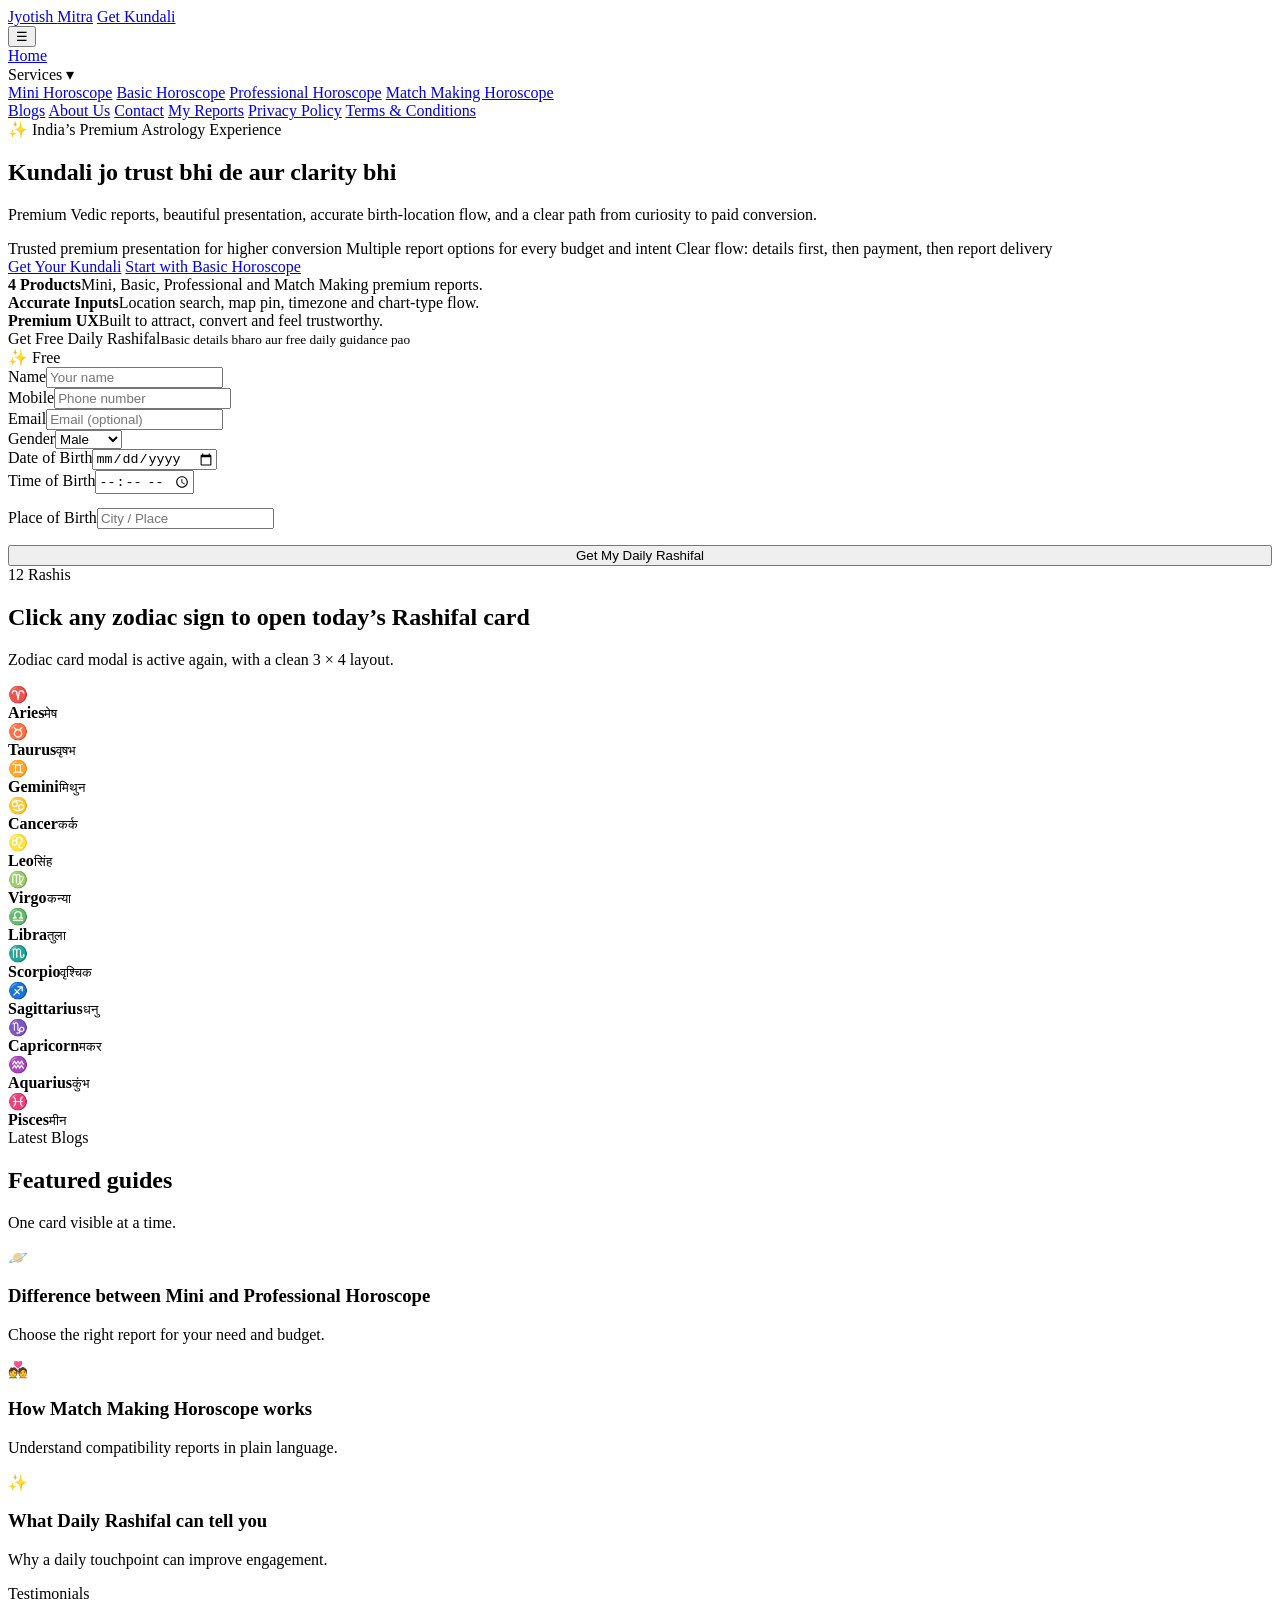
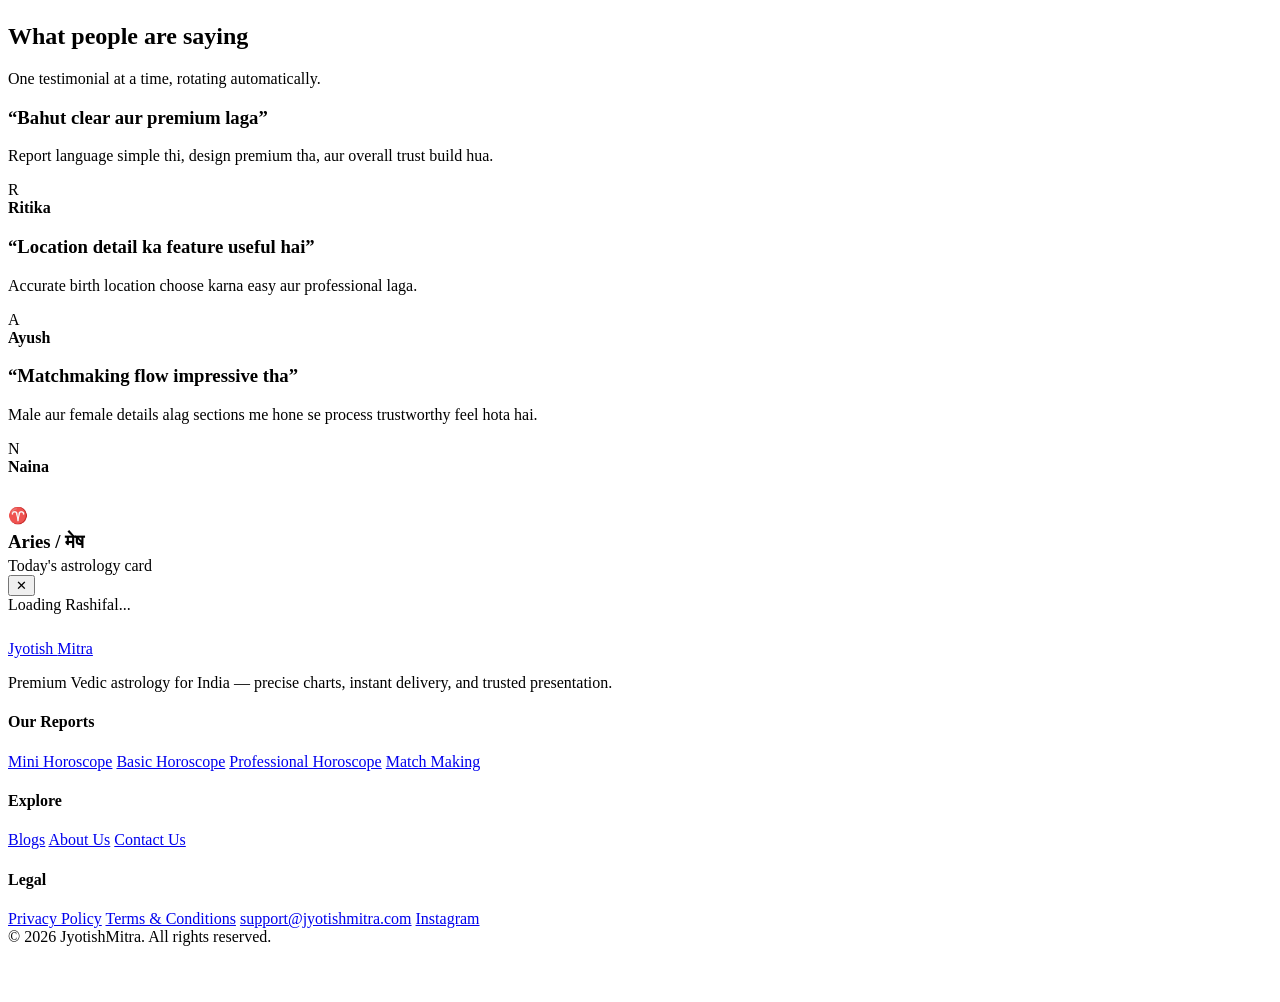
==== index.html @ 1d5048ca "Add files via upload" ====
<!DOCTYPE html>
<html lang="en">
<head>
<meta charset="UTF-8">
<meta name="viewport" content="width=device-width, initial-scale=1.0">
<title>JyotishMitra — Home</title>
<link rel="preconnect" href="https://fonts.googleapis.com">
<link rel="preconnect" href="https://fonts.gstatic.com" crossorigin>
<link href="https://fonts.googleapis.com/css2?family=Inter:wght@400;500;600;700;800&family=Noto+Sans+Devanagari:wght@400;500;600;700;800&family=Cormorant+Garamond:wght@600&display=swap" rel="stylesheet">
<link rel="stylesheet" href="css/app.css">

</head>
<body>

<header class="topbar">
  <div class="container">
    <div class="nav">
      <div class="brand-left">
        <a href="index.html" class="logo">Jyotish <span class="accent">Mitra</span></a>
        <a class="btn btn-primary nav-cta" href="services.html">Get Kundali</a>
      </div>
      <div class="menu-wrap">
        <button class="menu-btn" id="menuBtn" type="button">☰</button>
        <div class="menu-dropdown" id="menuDropdown">
          <a class="menu-link" href="index.html">Home</a>
          <div class="submenu-toggle" id="servicesToggle">Services <span>▾</span></div>
          <div class="menu-sub" id="servicesSub">
            <a class="menu-link" href="product-mini.html">Mini Horoscope</a>
            <a class="menu-link" href="product-basic.html">Basic Horoscope</a>
            <a class="menu-link" href="product-professional.html">Professional Horoscope</a>
            <a class="menu-link" href="product-matchmaking.html">Match Making Horoscope</a>
          </div>
          <a class="menu-link" href="blogs.html">Blogs</a>
          <a class="menu-link" href="about.html">About Us</a>
          <a class="menu-link" href="contact.html">Contact</a>
          <a class="menu-link" href="reports.html">My Reports</a>
          <a class="menu-link" href="privacy-policy.html">Privacy Policy</a>
          <a class="menu-link" href="terms-and-conditions.html">Terms & Conditions</a>
        </div>
      </div>
    </div>
  </div>
</header>


<main>
<section class="hero">
  <div class="container hero-shell">
    <div class="hero-copy">
      <div class="eyebrow">✨ India’s Premium Astrology Experience</div>
      <h1 class="headline">Kundali jo trust bhi de <span class="accent">aur clarity bhi</span></h1>
      <p class="subcopy">Premium Vedic reports, beautiful presentation, accurate birth-location flow, and a clear path from curiosity to paid conversion.</p>
      <div class="hero-points">
        <span>Trusted premium presentation for higher conversion</span>
        <span>Multiple report options for every budget and intent</span>
        <span>Clear flow: details first, then payment, then report delivery</span>
      </div>
      <div class="hero-cta">
        <a class="btn btn-primary" href="services.html">Get Your Kundali</a>
        <a class="btn btn-outline" href="product-basic.html">Start with Basic Horoscope</a>
      </div>
      <div class="trust-row">
        <div class="mini-stat"><strong>4 Products</strong><span>Mini, Basic, Professional and Match Making premium reports.</span></div>
        <div class="mini-stat"><strong>Accurate Inputs</strong><span>Location search, map pin, timezone and chart-type flow.</span></div>
        <div class="mini-stat"><strong>Premium UX</strong><span>Built to attract, convert and feel trustworthy.</span></div>
      </div>
    </div>
    <div class="hero-form">
      <div class="form-card">
        <div class="form-head">
          <div class="form-title">Get Free Daily Rashifal<small>Basic details bharo aur free daily guidance pao</small></div>
          <div class="secure">✨ Free</div>
        </div>
        <form>
          <div class="grid grid-2">
            <div class="field"><label>Name</label><input placeholder="Your name"></div>
            <div class="field"><label>Mobile</label><input placeholder="Phone number"></div>
            <div class="field"><label>Email</label><input type="email" placeholder="Email (optional)"></div>
            <div class="field"><label>Gender</label><select><option>Male</option><option>Female</option><option>Other</option></select></div>
            <div class="field"><label>Date of Birth</label><input type="date"></div>
            <div class="field"><label>Time of Birth</label><input type="time"></div>
          </div>
          <div class="field" style="margin-top:14px"><label>Place of Birth</label><input placeholder="City / Place"></div>
          <button class="btn btn-primary" style="width:100%;margin-top:16px" type="button">Get My Daily Rashifal</button>
        </form>
      </div>
    </div>
  </div>
</section>

<section class="section"><div class="container"><div class="section-head"><div><div class="section-kicker">12 Rashis</div><h2>Click any zodiac sign to open today’s Rashifal card</h2><p class="lead">Zodiac card modal is active again, with a clean 3 × 4 layout.</p></div></div>
<div class="horo-grid">
<div class="horo-tile" onclick="openZodiacModal('aries','♈','Aries','मेष')"><div>♈</div><strong>Aries</strong><small>मेष</small></div>
<div class="horo-tile" onclick="openZodiacModal('taurus','♉','Taurus','वृषभ')"><div>♉</div><strong>Taurus</strong><small>वृषभ</small></div>
<div class="horo-tile" onclick="openZodiacModal('gemini','♊','Gemini','मिथुन')"><div>♊</div><strong>Gemini</strong><small>मिथुन</small></div>
<div class="horo-tile" onclick="openZodiacModal('cancer','♋','Cancer','कर्क')"><div>♋</div><strong>Cancer</strong><small>कर्क</small></div>
<div class="horo-tile" onclick="openZodiacModal('leo','♌','Leo','सिंह')"><div>♌</div><strong>Leo</strong><small>सिंह</small></div>
<div class="horo-tile" onclick="openZodiacModal('virgo','♍','Virgo','कन्या')"><div>♍</div><strong>Virgo</strong><small>कन्या</small></div>
<div class="horo-tile" onclick="openZodiacModal('libra','♎','Libra','तुला')"><div>♎</div><strong>Libra</strong><small>तुला</small></div>
<div class="horo-tile" onclick="openZodiacModal('scorpio','♏','Scorpio','वृश्चिक')"><div>♏</div><strong>Scorpio</strong><small>वृश्चिक</small></div>
<div class="horo-tile" onclick="openZodiacModal('sagittarius','♐','Sagittarius','धनु')"><div>♐</div><strong>Sagittarius</strong><small>धनु</small></div>
<div class="horo-tile" onclick="openZodiacModal('capricorn','♑','Capricorn','मकर')"><div>♑</div><strong>Capricorn</strong><small>मकर</small></div>
<div class="horo-tile" onclick="openZodiacModal('aquarius','♒','Aquarius','कुंभ')"><div>♒</div><strong>Aquarius</strong><small>कुंभ</small></div>
<div class="horo-tile" onclick="openZodiacModal('pisces','♓','Pisces','मीन')"><div>♓</div><strong>Pisces</strong><small>मीन</small></div>
</div></div></section>

<section class="section"><div class="container"><div class="section-head"><div><div class="section-kicker">Latest Blogs</div><h2>Featured guides</h2><p class="lead">One card visible at a time.</p></div></div>
<div class="carousel-shell"><div class="carousel-track" id="blogsTrack">
<div class="carousel-card"><div class="blog-slide"><div class="blog-thumb">🪐</div><h3>Difference between Mini and Professional Horoscope</h3><p>Choose the right report for your need and budget.</p></div></div>
<div class="carousel-card"><div class="blog-slide"><div class="blog-thumb">💑</div><h3>How Match Making Horoscope works</h3><p>Understand compatibility reports in plain language.</p></div></div>
<div class="carousel-card"><div class="blog-slide"><div class="blog-thumb">✨</div><h3>What Daily Rashifal can tell you</h3><p>Why a daily touchpoint can improve engagement.</p></div></div>
</div></div></div></section>

<section class="section" style="padding-bottom:30px"><div class="container"><div class="section-head"><div><div class="section-kicker">Testimonials</div><h2>What people are saying</h2><p class="lead">One testimonial at a time, rotating automatically.</p></div></div>
<div class="carousel-shell"><div class="carousel-track" id="testimonialsTrack">
<div class="carousel-card"><div class="review-card"><h3>“Bahut clear aur premium laga”</h3><p>Report language simple thi, design premium tha, aur overall trust build hua.</p><div class="review-user"><div class="review-avatar">R</div><div><strong>Ritika</strong></div></div></div></div>
<div class="carousel-card"><div class="review-card"><h3>“Location detail ka feature useful hai”</h3><p>Accurate birth location choose karna easy aur professional laga.</p><div class="review-user"><div class="review-avatar">A</div><div><strong>Ayush</strong></div></div></div></div>
<div class="carousel-card"><div class="review-card"><h3>“Matchmaking flow impressive tha”</h3><p>Male aur female details alag sections me hone se process trustworthy feel hota hai.</p><div class="review-user"><div class="review-avatar">N</div><div><strong>Naina</strong></div></div></div></div>
</div></div></div></section>

<div class="zodiac-modal-overlay" id="zodiacOverlay"><div class="zodiac-modal">
<div class="zodiac-head"><div><div class="zodiac-badge" id="zodiacSymbol">♈</div><h3 id="zodiacTitle" style="margin:6px 0 4px">Aries / मेष</h3><p style="margin:0;color:var(--muted)">Today's astrology card</p></div><button class="zodiac-close" onclick="closeZodiacModal()">✕</button></div>
<div id="zodiacLoader" class="loader">Loading Rashifal...</div>
<div id="zodiacContent" style="display:none"><div class="notice" id="zodiacSummary"></div><div class="zodiac-grid-2">
<div class="zodiac-stat"><strong>Personal Life</strong><span id="zPersonal">-</span></div>
<div class="zodiac-stat"><strong>Profession</strong><span id="zProfession">-</span></div>
<div class="zodiac-stat"><strong>Health</strong><span id="zHealth">-</span></div>
<div class="zodiac-stat"><strong>Travel</strong><span id="zTravel">-</span></div>
<div class="zodiac-stat"><strong>Luck</strong><span id="zLuck">-</span></div>
<div class="zodiac-stat"><strong>Emotions</strong><span id="zEmotion">-</span></div>
</div></div></div></div>
</main>


<footer style="padding:26px 0 48px">
  <div class="container footer">
    <div class="footer-grid">
      <div>
        <a href="index.html" class="logo footer-logo">Jyotish <span class="accent">Mitra</span></a>
        <p>Premium Vedic astrology for India — precise charts, instant delivery, and trusted presentation.</p>
      </div>
      <div>
        <h4>Our Reports</h4>
        <a href="product-mini.html">Mini Horoscope</a>
        <a href="product-basic.html">Basic Horoscope</a>
        <a href="product-professional.html">Professional Horoscope</a>
        <a href="product-matchmaking.html">Match Making</a>
      </div>
      <div>
        <h4>Explore</h4>
        <a href="blogs.html">Blogs</a>
        <a href="about.html">About Us</a>
        <a href="contact.html">Contact Us</a>
      </div>
      <div>
        <h4>Legal</h4>
        <a href="privacy-policy.html">Privacy Policy</a>
        <a href="terms-and-conditions.html">Terms & Conditions</a>
        <a href="mailto:support@jyotishmitra.com">support@jyotishmitra.com</a>
        <a href="#">Instagram</a>
      </div>
    </div>
    <div class="copy">© 2026 JyotishMitra. All rights reserved.</div>
  </div>
</footer>

<script src="js/app.js"></script>

</body>
</html>
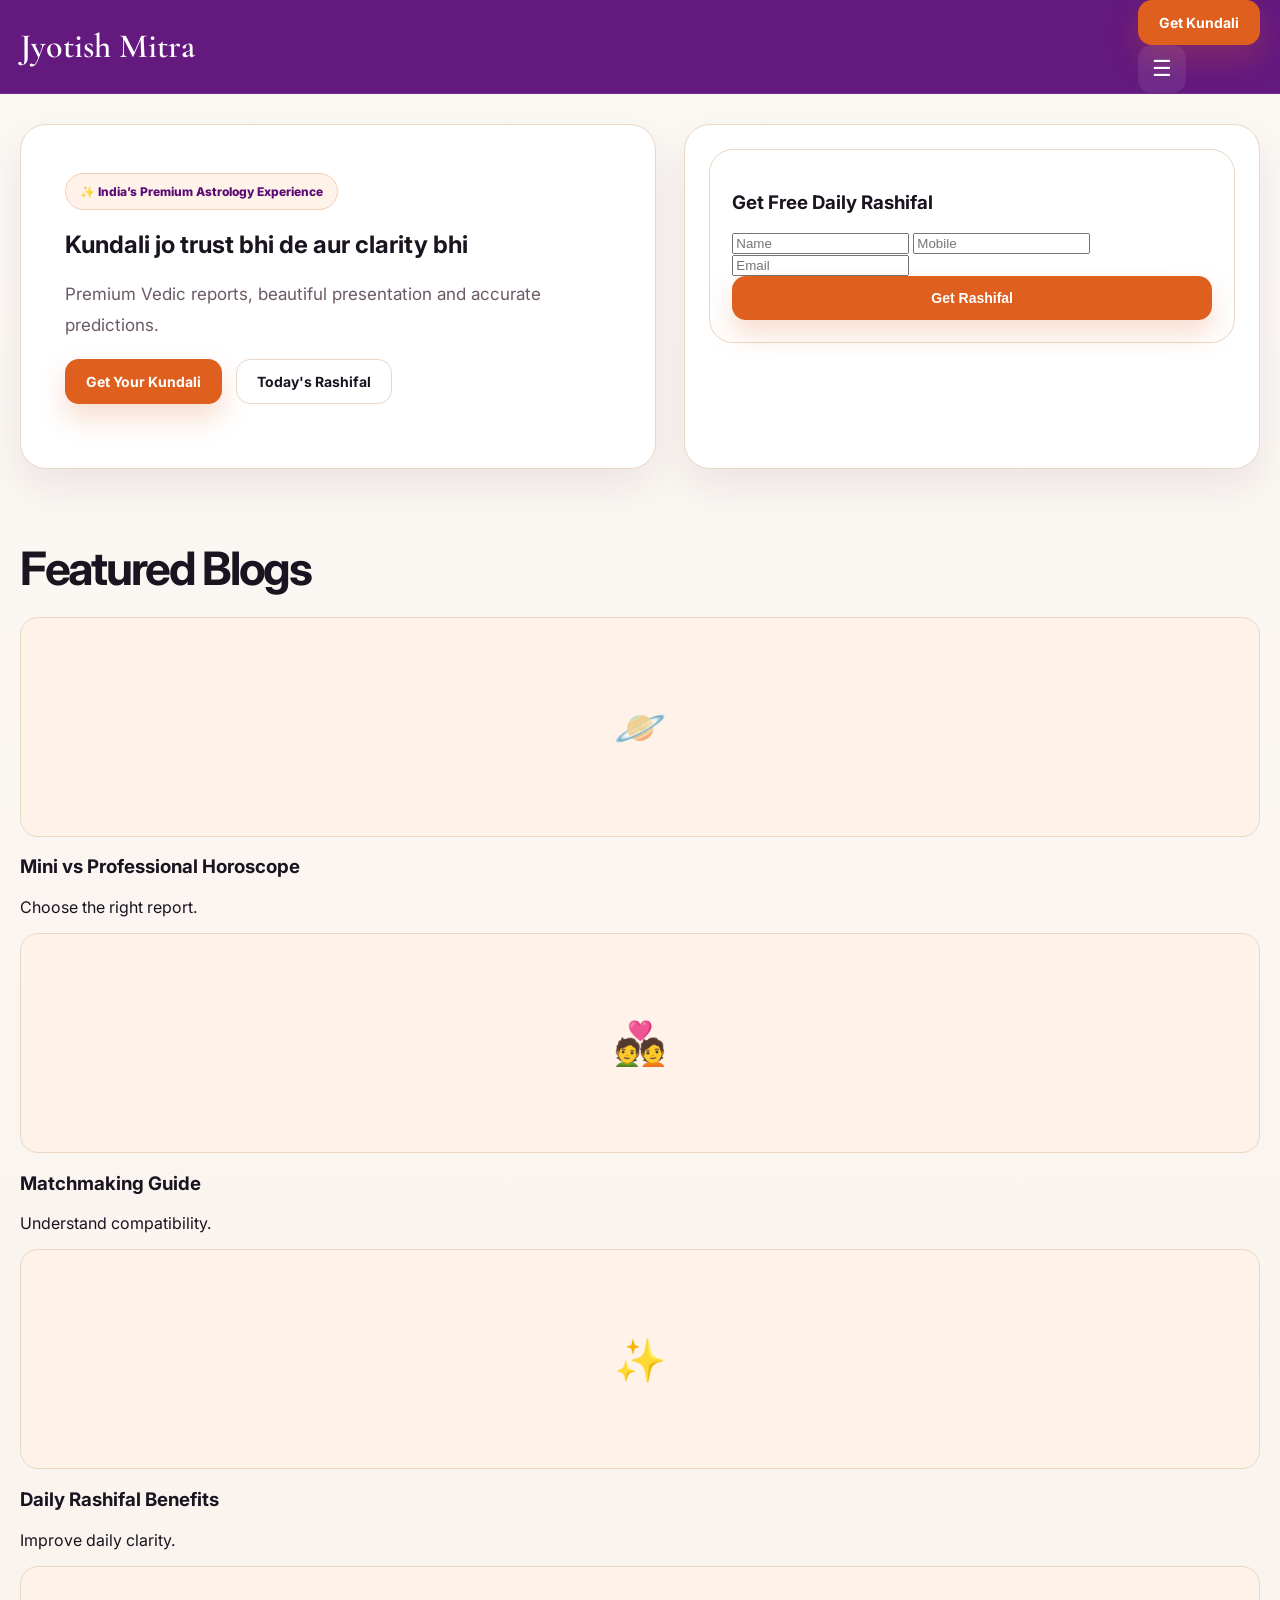
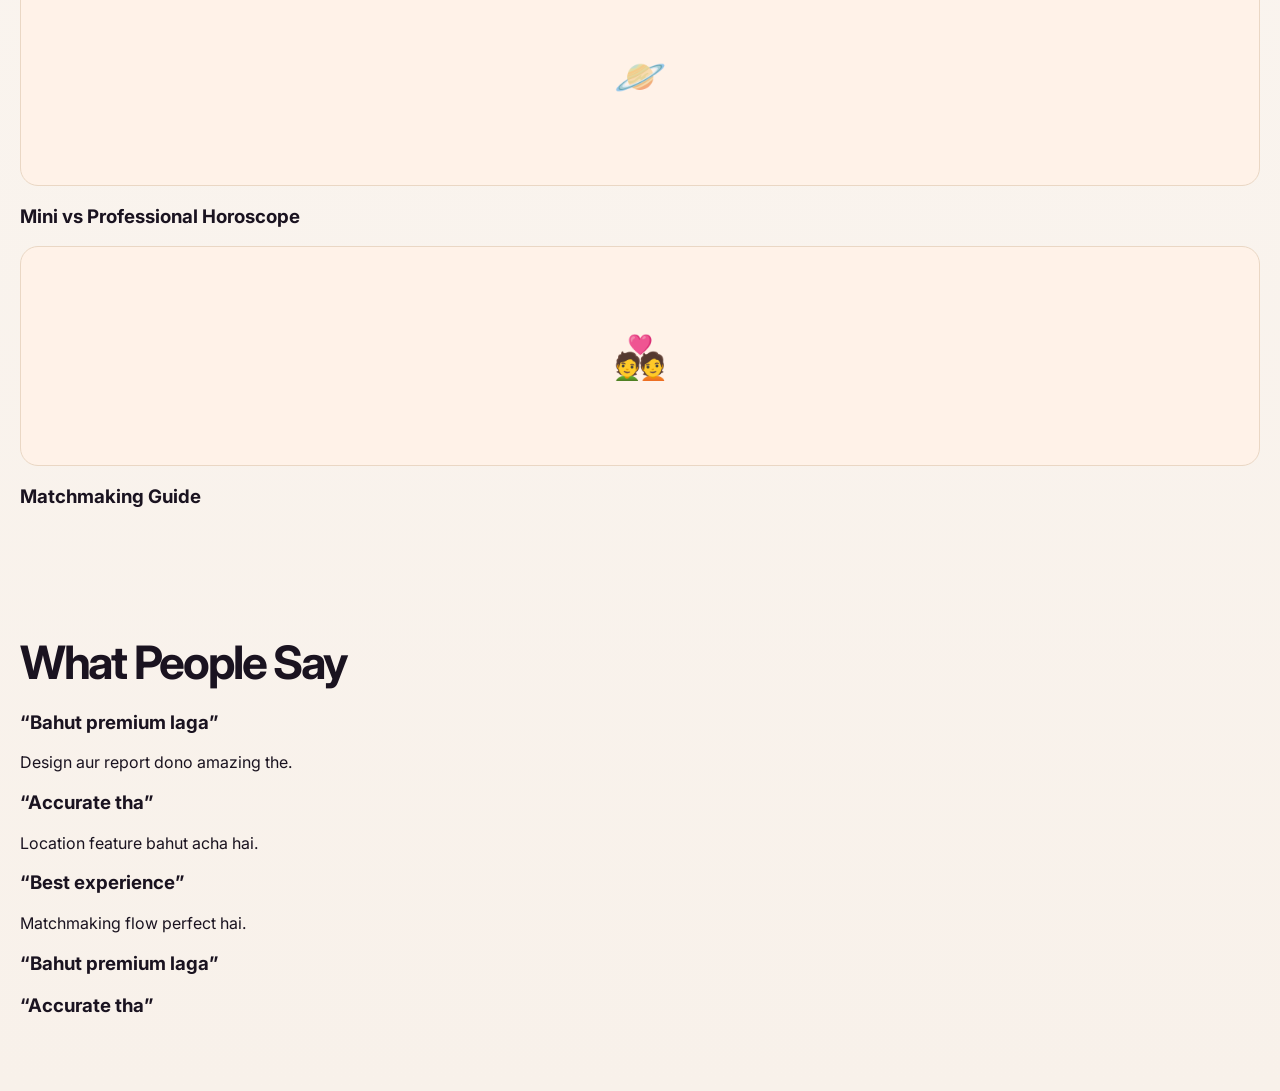
==== commit 2fd7ca1e: "Update index.html" ====
--- a/index.html
+++ b/index.html
@@ -4,167 +4,184 @@
 <meta charset="UTF-8">
 <meta name="viewport" content="width=device-width, initial-scale=1.0">
 <title>JyotishMitra — Home</title>
-<link rel="preconnect" href="https://fonts.googleapis.com">
-<link rel="preconnect" href="https://fonts.gstatic.com" crossorigin>
-<link href="https://fonts.googleapis.com/css2?family=Inter:wght@400;500;600;700;800&family=Noto+Sans+Devanagari:wght@400;500;600;700;800&family=Cormorant+Garamond:wght@600&display=swap" rel="stylesheet">
+
+<link href="https://fonts.googleapis.com/css2?family=Inter:wght@400;600;700;800&family=Cormorant+Garamond:wght@600&display=swap" rel="stylesheet">
 <link rel="stylesheet" href="css/app.css">
+</head>
 
-</head>
 <body>
 
 <header class="topbar">
   <div class="container">
     <div class="nav">
-      <div class="brand-left">
-        <a href="index.html" class="logo">Jyotish <span class="accent">Mitra</span></a>
-        <a class="btn btn-primary nav-cta" href="services.html">Get Kundali</a>
-      </div>
-      <div class="menu-wrap">
-        <button class="menu-btn" id="menuBtn" type="button">☰</button>
-        <div class="menu-dropdown" id="menuDropdown">
-          <a class="menu-link" href="index.html">Home</a>
-          <div class="submenu-toggle" id="servicesToggle">Services <span>▾</span></div>
-          <div class="menu-sub" id="servicesSub">
-            <a class="menu-link" href="product-mini.html">Mini Horoscope</a>
-            <a class="menu-link" href="product-basic.html">Basic Horoscope</a>
-            <a class="menu-link" href="product-professional.html">Professional Horoscope</a>
-            <a class="menu-link" href="product-matchmaking.html">Match Making Horoscope</a>
+
+      <a href="index.html" class="logo">Jyotish <span class="accent">Mitra</span></a>
+
+      <div class="nav-right">
+        <a class="btn btn-primary" href="services.html">Get Kundali</a>
+
+        <div class="menu-wrap">
+          <button class="menu-btn" id="menuBtn">☰</button>
+
+          <div class="menu-dropdown" id="menuDropdown">
+            <a class="menu-link" href="index.html">Home</a>
+
+            <div class="submenu-toggle" id="servicesToggle">Services ▾</div>
+            <div class="menu-sub" id="servicesSub">
+              <a class="menu-link" href="product-mini.html">Mini Horoscope</a>
+              <a class="menu-link" href="product-basic.html">Basic Horoscope</a>
+              <a class="menu-link" href="product-professional.html">Professional Horoscope</a>
+              <a class="menu-link" href="product-matchmaking.html">Match Making</a>
+            </div>
+
+            <a class="menu-link" href="blogs.html">Blogs</a>
+            <a class="menu-link" href="about.html">About</a>
+            <a class="menu-link" href="contact.html">Contact</a>
           </div>
-          <a class="menu-link" href="blogs.html">Blogs</a>
-          <a class="menu-link" href="about.html">About Us</a>
-          <a class="menu-link" href="contact.html">Contact</a>
-          <a class="menu-link" href="reports.html">My Reports</a>
-          <a class="menu-link" href="privacy-policy.html">Privacy Policy</a>
-          <a class="menu-link" href="terms-and-conditions.html">Terms & Conditions</a>
         </div>
       </div>
+
     </div>
   </div>
 </header>
 
 
 <main>
+
 <section class="hero">
   <div class="container hero-shell">
+
     <div class="hero-copy">
       <div class="eyebrow">✨ India’s Premium Astrology Experience</div>
-      <h1 class="headline">Kundali jo trust bhi de <span class="accent">aur clarity bhi</span></h1>
-      <p class="subcopy">Premium Vedic reports, beautiful presentation, accurate birth-location flow, and a clear path from curiosity to paid conversion.</p>
-      <div class="hero-points">
-        <span>Trusted premium presentation for higher conversion</span>
-        <span>Multiple report options for every budget and intent</span>
-        <span>Clear flow: details first, then payment, then report delivery</span>
-      </div>
+
+      <h1>Kundali jo trust bhi de <span class="accent">aur clarity bhi</span></h1>
+
+      <p class="subcopy">
+        Premium Vedic reports, beautiful presentation and accurate predictions.
+      </p>
+
       <div class="hero-cta">
         <a class="btn btn-primary" href="services.html">Get Your Kundali</a>
-        <a class="btn btn-outline" href="product-basic.html">Start with Basic Horoscope</a>
-      </div>
-      <div class="trust-row">
-        <div class="mini-stat"><strong>4 Products</strong><span>Mini, Basic, Professional and Match Making premium reports.</span></div>
-        <div class="mini-stat"><strong>Accurate Inputs</strong><span>Location search, map pin, timezone and chart-type flow.</span></div>
-        <div class="mini-stat"><strong>Premium UX</strong><span>Built to attract, convert and feel trustworthy.</span></div>
+        <a class="btn btn-outline" href="#">Today's Rashifal</a>
       </div>
     </div>
+
     <div class="hero-form">
       <div class="form-card">
-        <div class="form-head">
-          <div class="form-title">Get Free Daily Rashifal<small>Basic details bharo aur free daily guidance pao</small></div>
-          <div class="secure">✨ Free</div>
-        </div>
-        <form>
-          <div class="grid grid-2">
-            <div class="field"><label>Name</label><input placeholder="Your name"></div>
-            <div class="field"><label>Mobile</label><input placeholder="Phone number"></div>
-            <div class="field"><label>Email</label><input type="email" placeholder="Email (optional)"></div>
-            <div class="field"><label>Gender</label><select><option>Male</option><option>Female</option><option>Other</option></select></div>
-            <div class="field"><label>Date of Birth</label><input type="date"></div>
-            <div class="field"><label>Time of Birth</label><input type="time"></div>
-          </div>
-          <div class="field" style="margin-top:14px"><label>Place of Birth</label><input placeholder="City / Place"></div>
-          <button class="btn btn-primary" style="width:100%;margin-top:16px" type="button">Get My Daily Rashifal</button>
-        </form>
+        <h3>Get Free Daily Rashifal</h3>
+
+        <input placeholder="Name">
+        <input placeholder="Mobile">
+        <input placeholder="Email">
+
+        <button class="btn btn-primary" style="width:100%">Get Rashifal</button>
       </div>
     </div>
+
   </div>
 </section>
 
-<section class="section"><div class="container"><div class="section-head"><div><div class="section-kicker">12 Rashis</div><h2>Click any zodiac sign to open today’s Rashifal card</h2><p class="lead">Zodiac card modal is active again, with a clean 3 × 4 layout.</p></div></div>
-<div class="horo-grid">
-<div class="horo-tile" onclick="openZodiacModal('aries','♈','Aries','मेष')"><div>♈</div><strong>Aries</strong><small>मेष</small></div>
-<div class="horo-tile" onclick="openZodiacModal('taurus','♉','Taurus','वृषभ')"><div>♉</div><strong>Taurus</strong><small>वृषभ</small></div>
-<div class="horo-tile" onclick="openZodiacModal('gemini','♊','Gemini','मिथुन')"><div>♊</div><strong>Gemini</strong><small>मिथुन</small></div>
-<div class="horo-tile" onclick="openZodiacModal('cancer','♋','Cancer','कर्क')"><div>♋</div><strong>Cancer</strong><small>कर्क</small></div>
-<div class="horo-tile" onclick="openZodiacModal('leo','♌','Leo','सिंह')"><div>♌</div><strong>Leo</strong><small>सिंह</small></div>
-<div class="horo-tile" onclick="openZodiacModal('virgo','♍','Virgo','कन्या')"><div>♍</div><strong>Virgo</strong><small>कन्या</small></div>
-<div class="horo-tile" onclick="openZodiacModal('libra','♎','Libra','तुला')"><div>♎</div><strong>Libra</strong><small>तुला</small></div>
-<div class="horo-tile" onclick="openZodiacModal('scorpio','♏','Scorpio','वृश्चिक')"><div>♏</div><strong>Scorpio</strong><small>वृश्चिक</small></div>
-<div class="horo-tile" onclick="openZodiacModal('sagittarius','♐','Sagittarius','धनु')"><div>♐</div><strong>Sagittarius</strong><small>धनु</small></div>
-<div class="horo-tile" onclick="openZodiacModal('capricorn','♑','Capricorn','मकर')"><div>♑</div><strong>Capricorn</strong><small>मकर</small></div>
-<div class="horo-tile" onclick="openZodiacModal('aquarius','♒','Aquarius','कुंभ')"><div>♒</div><strong>Aquarius</strong><small>कुंभ</small></div>
-<div class="horo-tile" onclick="openZodiacModal('pisces','♓','Pisces','मीन')"><div>♓</div><strong>Pisces</strong><small>मीन</small></div>
-</div></div></section>
 
-<section class="section"><div class="container"><div class="section-head"><div><div class="section-kicker">Latest Blogs</div><h2>Featured guides</h2><p class="lead">One card visible at a time.</p></div></div>
-<div class="carousel-shell"><div class="carousel-track" id="blogsTrack">
-<div class="carousel-card"><div class="blog-slide"><div class="blog-thumb">🪐</div><h3>Difference between Mini and Professional Horoscope</h3><p>Choose the right report for your need and budget.</p></div></div>
-<div class="carousel-card"><div class="blog-slide"><div class="blog-thumb">💑</div><h3>How Match Making Horoscope works</h3><p>Understand compatibility reports in plain language.</p></div></div>
-<div class="carousel-card"><div class="blog-slide"><div class="blog-thumb">✨</div><h3>What Daily Rashifal can tell you</h3><p>Why a daily touchpoint can improve engagement.</p></div></div>
-</div></div></div></section>
+<!-- BLOGS -->
+<section class="section">
+  <div class="container">
 
-<section class="section" style="padding-bottom:30px"><div class="container"><div class="section-head"><div><div class="section-kicker">Testimonials</div><h2>What people are saying</h2><p class="lead">One testimonial at a time, rotating automatically.</p></div></div>
-<div class="carousel-shell"><div class="carousel-track" id="testimonialsTrack">
-<div class="carousel-card"><div class="review-card"><h3>“Bahut clear aur premium laga”</h3><p>Report language simple thi, design premium tha, aur overall trust build hua.</p><div class="review-user"><div class="review-avatar">R</div><div><strong>Ritika</strong></div></div></div></div>
-<div class="carousel-card"><div class="review-card"><h3>“Location detail ka feature useful hai”</h3><p>Accurate birth location choose karna easy aur professional laga.</p><div class="review-user"><div class="review-avatar">A</div><div><strong>Ayush</strong></div></div></div></div>
-<div class="carousel-card"><div class="review-card"><h3>“Matchmaking flow impressive tha”</h3><p>Male aur female details alag sections me hone se process trustworthy feel hota hai.</p><div class="review-user"><div class="review-avatar">N</div><div><strong>Naina</strong></div></div></div></div>
-</div></div></div></section>
+    <div class="section-head">
+      <h2>Featured Blogs</h2>
+    </div>
 
-<div class="zodiac-modal-overlay" id="zodiacOverlay"><div class="zodiac-modal">
-<div class="zodiac-head"><div><div class="zodiac-badge" id="zodiacSymbol">♈</div><h3 id="zodiacTitle" style="margin:6px 0 4px">Aries / मेष</h3><p style="margin:0;color:var(--muted)">Today's astrology card</p></div><button class="zodiac-close" onclick="closeZodiacModal()">✕</button></div>
-<div id="zodiacLoader" class="loader">Loading Rashifal...</div>
-<div id="zodiacContent" style="display:none"><div class="notice" id="zodiacSummary"></div><div class="zodiac-grid-2">
-<div class="zodiac-stat"><strong>Personal Life</strong><span id="zPersonal">-</span></div>
-<div class="zodiac-stat"><strong>Profession</strong><span id="zProfession">-</span></div>
-<div class="zodiac-stat"><strong>Health</strong><span id="zHealth">-</span></div>
-<div class="zodiac-stat"><strong>Travel</strong><span id="zTravel">-</span></div>
-<div class="zodiac-stat"><strong>Luck</strong><span id="zLuck">-</span></div>
-<div class="zodiac-stat"><strong>Emotions</strong><span id="zEmotion">-</span></div>
-</div></div></div></div>
+    <div class="premium-strip">
+      <div class="premium-track">
+
+        <div class="premium-slide">
+          <div class="blog-thumb">🪐</div>
+          <h3>Mini vs Professional Horoscope</h3>
+          <p>Choose the right report.</p>
+        </div>
+
+        <div class="premium-slide">
+          <div class="blog-thumb">💑</div>
+          <h3>Matchmaking Guide</h3>
+          <p>Understand compatibility.</p>
+        </div>
+
+        <div class="premium-slide">
+          <div class="blog-thumb">✨</div>
+          <h3>Daily Rashifal Benefits</h3>
+          <p>Improve daily clarity.</p>
+        </div>
+
+        <!-- duplicate for loop -->
+        <div class="premium-slide">
+          <div class="blog-thumb">🪐</div>
+          <h3>Mini vs Professional Horoscope</h3>
+        </div>
+
+        <div class="premium-slide">
+          <div class="blog-thumb">💑</div>
+          <h3>Matchmaking Guide</h3>
+        </div>
+
+      </div>
+    </div>
+
+  </div>
+</section>
+
+
+<!-- TESTIMONIAL -->
+<section class="section">
+  <div class="container">
+
+    <div class="section-head">
+      <h2>What People Say</h2>
+    </div>
+
+    <div class="premium-strip">
+      <div class="premium-track">
+
+        <div class="premium-slide">
+          <h3>“Bahut premium laga”</h3>
+          <p>Design aur report dono amazing the.</p>
+        </div>
+
+        <div class="premium-slide">
+          <h3>“Accurate tha”</h3>
+          <p>Location feature bahut acha hai.</p>
+        </div>
+
+        <div class="premium-slide">
+          <h3>“Best experience”</h3>
+          <p>Matchmaking flow perfect hai.</p>
+        </div>
+
+        <!-- duplicate -->
+        <div class="premium-slide">
+          <h3>“Bahut premium laga”</h3>
+        </div>
+
+        <div class="premium-slide">
+          <h3>“Accurate tha”</h3>
+        </div>
+
+      </div>
+    </div>
+
+  </div>
+</section>
+
 </main>
 
 
-<footer style="padding:26px 0 48px">
-  <div class="container footer">
-    <div class="footer-grid">
-      <div>
-        <a href="index.html" class="logo footer-logo">Jyotish <span class="accent">Mitra</span></a>
-        <p>Premium Vedic astrology for India — precise charts, instant delivery, and trusted presentation.</p>
-      </div>
-      <div>
-        <h4>Our Reports</h4>
-        <a href="product-mini.html">Mini Horoscope</a>
-        <a href="product-basic.html">Basic Horoscope</a>
-        <a href="product-professional.html">Professional Horoscope</a>
-        <a href="product-matchmaking.html">Match Making</a>
-      </div>
-      <div>
-        <h4>Explore</h4>
-        <a href="blogs.html">Blogs</a>
-        <a href="about.html">About Us</a>
-        <a href="contact.html">Contact Us</a>
-      </div>
-      <div>
-        <h4>Legal</h4>
-        <a href="privacy-policy.html">Privacy Policy</a>
-        <a href="terms-and-conditions.html">Terms & Conditions</a>
-        <a href="mailto:support@jyotishmitra.com">support@jyotishmitra.com</a>
-        <a href="#">Instagram</a>
-      </div>
-    </div>
-    <div class="copy">© 2026 JyotishMitra. All rights reserved.</div>
-  </div>
-</footer>
+<script>
+const menuBtn = document.getElementById("menuBtn");
+const menuDropdown = document.getElementById("menuDropdown");
+const servicesToggle = document.getElementById("servicesToggle");
+const servicesSub = document.getElementById("servicesSub");
 
-<script src="js/app.js"></script>
+menuBtn.onclick = () => menuDropdown.classList.toggle("open");
+servicesToggle.onclick = () => servicesSub.classList.toggle("open");
+</script>
 
 </body>
-</html>+</html>
--- a/css/app.css
+++ b/css/app.css
@@ -0,0 +1,126 @@
+
+:root{
+  --bg:#f8f1ea; --card:#fffdfb; --line:#ead7c4; --text:#1a1320; --muted:#6b5967;
+  --brand:#df5f1f; --brand-2:#5b0b76; --brand-3:#fff2e8; --shadow:0 18px 42px rgba(48,18,60,.08);
+  --radius:24px; --container:1240px;
+}
+*{box-sizing:border-box}
+html{scroll-behavior:smooth}
+body{margin:0;font-family:'Inter','Noto Sans Devanagari',system-ui,sans-serif;color:var(--text);background:linear-gradient(180deg,#fcf8f4 0%, #f8f1ea 100%);overflow-x:hidden}
+a{text-decoration:none;color:inherit}
+.container{width:min(var(--container), calc(100% - 32px));margin:0 auto}
+.topbar{position:sticky;top:0;z-index:300;background:rgba(91,11,118,.94);backdrop-filter:blur(14px);border-bottom:1px solid rgba(255,255,255,.1)}
+.nav{min-height:76px;display:flex;align-items:center;justify-content:space-between;gap:16px}
+.brand-left{display:flex;align-items:center;gap:12px}
+.logo{font-family:'Cormorant Garamond',serif;font-weight:600;font-size:34px;line-height:1;color:#fff}
+.logo.footer-logo{color:var(--text)}
+.btn{display:inline-flex;align-items:center;justify-content:center;gap:10px;padding:13px 20px;border-radius:14px;border:1px solid transparent;font-weight:700;font-size:14px;cursor:pointer}
+.btn-primary{background:var(--brand);color:#fff;box-shadow:0 14px 28px rgba(223,95,31,.22)}
+.btn-outline{background:#fff;color:var(--text);border-color:var(--line)}
+.menu-wrap{position:relative}
+.menu-btn{width:48px;height:48px;border:none;border-radius:14px;background:#ffffff14;color:#fff;font-size:22px;display:grid;place-items:center;cursor:pointer}
+.menu-dropdown{display:none;position:absolute;right:0;top:56px;width:290px;background:#fff;border:1px solid var(--line);border-radius:22px;padding:10px;box-shadow:0 24px 60px rgba(48,18,60,.14)}
+.menu-dropdown.open{display:block}
+.menu-link,.submenu-toggle{display:flex;align-items:center;justify-content:space-between;padding:11px 12px;border-radius:12px;font-weight:600;cursor:pointer}
+.menu-link:hover,.submenu-toggle:hover{background:var(--brand-3)}
+.menu-sub{display:none;margin-left:12px;padding-left:12px;border-left:2px solid var(--line)}
+.menu-sub.open{display:block}
+.section{padding:56px 0}
+.hero{padding:30px 0 20px}
+.hero-shell{display:grid;grid-template-columns:1.05fr .95fr;gap:28px;align-items:stretch}
+.hero-copy,.hero-form,.card,.footer,.content-card{background:#fff;border:1px solid var(--line);border-radius:26px;box-shadow:var(--shadow)}
+.hero-copy{padding:48px 44px 40px}
+.hero-form{padding:24px}
+.eyebrow{display:inline-flex;align-items:center;gap:8px;padding:10px 14px;background:var(--brand-3);border:1px solid #f1cfb9;border-radius:999px;color:var(--brand-2);font-size:12px;font-weight:800}
+.headline{margin:18px 0 14px;max-width:10.5ch;font-size:clamp(38px,5.3vw,70px);line-height:.98;letter-spacing:-.06em;font-weight:800}
+.headline .accent{display:block;color:var(--brand-2)}
+.subcopy{font-size:17px;line-height:1.82;color:var(--muted);max-width:680px;margin:0 0 18px}
+.hero-points{display:grid;gap:10px;margin:0 0 22px}
+.hero-points span{display:flex;gap:9px;color:#5a4854;font-size:14px}
+.hero-points span:before{content:'•';color:var(--brand);font-weight:900}
+.hero-cta{display:flex;flex-wrap:wrap;gap:14px;margin-bottom:24px}
+.trust-row{display:grid;grid-template-columns:repeat(3,1fr);gap:14px}
+.mini-stat{background:#fff;border:1px solid var(--line);border-radius:20px;padding:16px}
+.mini-stat strong{display:block;font-size:22px;margin-bottom:4px}
+.mini-stat span{font-size:13px;line-height:1.65;color:var(--muted)}
+.form-card{background:#fff;border:1px solid var(--line);border-radius:24px;padding:22px}
+.form-head{display:flex;justify-content:space-between;gap:16px;align-items:flex-start;margin-bottom:18px}
+.form-title{font-size:24px;line-height:1.1;font-weight:800}
+.form-title small{display:block;margin-top:6px;font-size:13px;color:var(--muted);font-weight:600}
+.secure{font-size:12px;font-weight:800;color:#176b3f;background:#edf8f1;border:1px solid #cce9d7;border-radius:999px;padding:8px 10px;white-space:nowrap}
+.grid{display:grid;gap:14px}
+.grid-2{grid-template-columns:repeat(2,minmax(0,1fr))}
+.grid-3{grid-template-columns:repeat(3,minmax(0,1fr))}
+.grid-4{grid-template-columns:repeat(4,minmax(0,1fr))}
+.field label{display:block;margin:0 0 7px;font-size:13px;font-weight:700}
+.field input,.field select,.field textarea{width:100%;border:1px solid #ddd4ca;background:#fff;color:var(--text);border-radius:12px;padding:13px 14px;font-size:14px;outline:none;font-family:inherit}
+.field input:focus,.field select:focus,.field textarea:focus{border-color:var(--brand);box-shadow:0 0 0 3px rgba(223,95,31,.14)}
+.section-head{display:flex;align-items:end;justify-content:space-between;gap:16px;margin-bottom:24px}
+.section-kicker{font-size:12px;font-weight:800;letter-spacing:.08em;color:var(--brand-2);text-transform:uppercase;margin-bottom:8px}
+.section h1,.section h2{margin:0;font-size:clamp(30px,4vw,46px);line-height:1.04;letter-spacing:-.05em}
+.section p.lead{margin:8px 0 0;color:var(--muted);line-height:1.85;max-width:720px}
+.section-tag{padding:11px 15px;background:#fff;color:#7f5938;border:1px solid var(--line);border-radius:999px;font-size:13px;font-weight:700}
+.quick-grid,.report-grid{display:grid;grid-template-columns:repeat(4,minmax(0,1fr));gap:18px}
+.quick-card,.card{background:#fff;border:1px solid var(--line);border-radius:24px;padding:22px;box-shadow:0 14px 32px rgba(40,12,58,.06)}
+.quick-icon,.icon-box{width:58px;height:58px;display:grid;place-items:center;margin-bottom:14px;border-radius:18px;background:var(--brand-3);border:1px solid #f0c894;font-size:26px}
+.card .top{display:flex;align-items:flex-start;justify-content:space-between;gap:16px;margin-bottom:16px}
+.price{font-size:14px;font-weight:800;color:var(--brand-2);background:#fff4e6;border:1px solid #efc999;border-radius:999px;padding:8px 10px}
+.card h3,.quick-card h3{margin:0 0 8px;font-size:20px}
+.card p,.quick-card p{margin:0 0 16px;font-size:14px;line-height:1.75;color:var(--muted)}
+.points{display:grid;gap:10px;margin-bottom:18px}
+.points span{display:flex;gap:9px;font-size:14px;line-height:1.6;color:#5a4854}
+.points span:before{content:'•';color:var(--brand);font-weight:900}
+.notice{margin-bottom:16px;padding:12px 14px;border-radius:14px;font-size:13px;border:1px solid #f0c894;background:#fff4e6;color:var(--brand-2)}
+.horo-grid{display:grid;grid-template-columns:repeat(3,minmax(0,1fr));gap:12px}
+.horo-tile{display:flex;flex-direction:column;align-items:center;gap:4px;text-align:center;background:#fff;border:1.5px solid var(--line);border-radius:20px;padding:16px 8px;cursor:pointer;min-height:88px;justify-content:center}
+.horo-tile:hover{border-color:var(--brand)}
+.carousel-shell{position:relative;overflow:hidden}
+.carousel-track{display:flex;transition:transform .5s ease}
+.carousel-card{min-width:100%;max-width:100%;padding:0 2px}
+.review-card,.blog-slide{background:#fff;border:1px solid var(--line);border-radius:24px;box-shadow:var(--shadow);padding:22px}
+.review-card h3,.blog-slide h3{margin:0 0 8px;font-size:20px}
+.review-card p,.blog-slide p{margin:0;color:var(--muted);line-height:1.8}
+.review-user{display:flex;align-items:center;gap:10px;margin-top:14px}
+.review-avatar{width:42px;height:42px;border-radius:50%;display:grid;place-items:center;background:var(--brand-3);border:1px solid #f0c894;color:var(--brand-2);font-weight:700}
+.blog-thumb,.page-hero-image{height:220px;border-radius:18px;border:1px solid var(--line);background:var(--brand-3);display:flex;align-items:center;justify-content:center;font-size:42px;margin-bottom:14px}
+.badge{display:inline-block;padding:6px 10px;border-radius:999px;font-size:12px;font-weight:700;color:var(--brand-2);background:var(--brand-3)}
+.footer{padding:34px}
+.footer-grid{display:grid;grid-template-columns:1.4fr 1fr 1fr 1fr;gap:24px}
+.footer h4{margin:0 0 14px;font-size:15px;font-weight:800}
+.footer p,.footer a{display:block;color:var(--muted);font-size:13.5px;line-height:1.9}
+.copy{margin-top:22px;padding-top:18px;border-top:1px solid var(--line);font-size:13px;color:var(--muted)}
+.content-card{padding:30px;background:#fff;border:1px solid var(--line);border-radius:28px;box-shadow:var(--shadow)}
+.content-card p,.content-card li{color:var(--muted);line-height:1.9}
+.map-block{border:1px solid var(--line);border-radius:18px;padding:14px;background:#fffaf4}
+.map-frame{height:260px;border-radius:16px;border:1px solid var(--line);overflow:hidden}
+.map-frame > div{height:100%}
+.coord-grid{display:grid;grid-template-columns:repeat(3,minmax(0,1fr));gap:12px;margin-top:12px}
+.suggest-wrap{position:relative}
+.suggestions{position:absolute;left:0;right:0;top:100%;background:#fff;border:1px solid var(--line);border-radius:12px;box-shadow:var(--shadow);max-height:220px;overflow:auto;display:none;z-index:40}
+.suggestions.open{display:block}
+.suggestion-item{padding:10px 12px;cursor:pointer}
+.suggestion-item:hover{background:var(--brand-3)}
+.zodiac-modal-overlay{position:fixed;inset:0;background:rgba(0,0,0,.45);display:none;align-items:center;justify-content:center;padding:20px;z-index:1000}
+.zodiac-modal-overlay.open{display:flex}
+.zodiac-modal{width:min(560px,100%);background:#fff;border:1px solid var(--line);border-radius:24px;box-shadow:0 24px 60px rgba(48,18,60,.14);padding:22px}
+.zodiac-head{display:flex;justify-content:space-between;align-items:flex-start;gap:12px;margin-bottom:14px}
+.zodiac-badge{font-size:36px}
+.zodiac-close{background:#fff;border:1px solid var(--line);border-radius:999px;width:36px;height:36px;cursor:pointer}
+.zodiac-grid-2{display:grid;grid-template-columns:1fr 1fr;gap:12px;margin-top:14px}
+.zodiac-stat{border:1px solid var(--line);border-radius:14px;padding:12px;background:#fffaf4}
+.zodiac-stat strong{display:block;color:#5b0b76;font-size:12px;text-transform:uppercase;margin-bottom:4px}
+.loader{font-size:14px;color:var(--muted)}
+@media (max-width:980px){.hero-shell,.quick-grid,.report-grid,.footer-grid{grid-template-columns:repeat(2,minmax(0,1fr))}}
+@media (max-width:680px){
+  .nav{flex-wrap:wrap;padding:8px 0}
+  .hero-shell,.grid-2,.grid-3,.grid-4,.quick-grid,.report-grid,.footer-grid,.trust-row{grid-template-columns:1fr}
+  .hero-copy{padding:28px 22px}
+  .headline{max-width:none;font-size:38px}
+  .section{padding:40px 0}
+  .section-head{flex-direction:column;align-items:flex-start}
+  .horo-grid{grid-template-columns:repeat(3,minmax(0,1fr));gap:8px}
+  .horo-tile{padding:12px 4px;min-height:74px;border-radius:14px}
+  .horo-tile strong{font-size:12px}
+  .horo-tile small{font-size:11px}
+  .coord-grid,.zodiac-grid-2{grid-template-columns:1fr}
+}
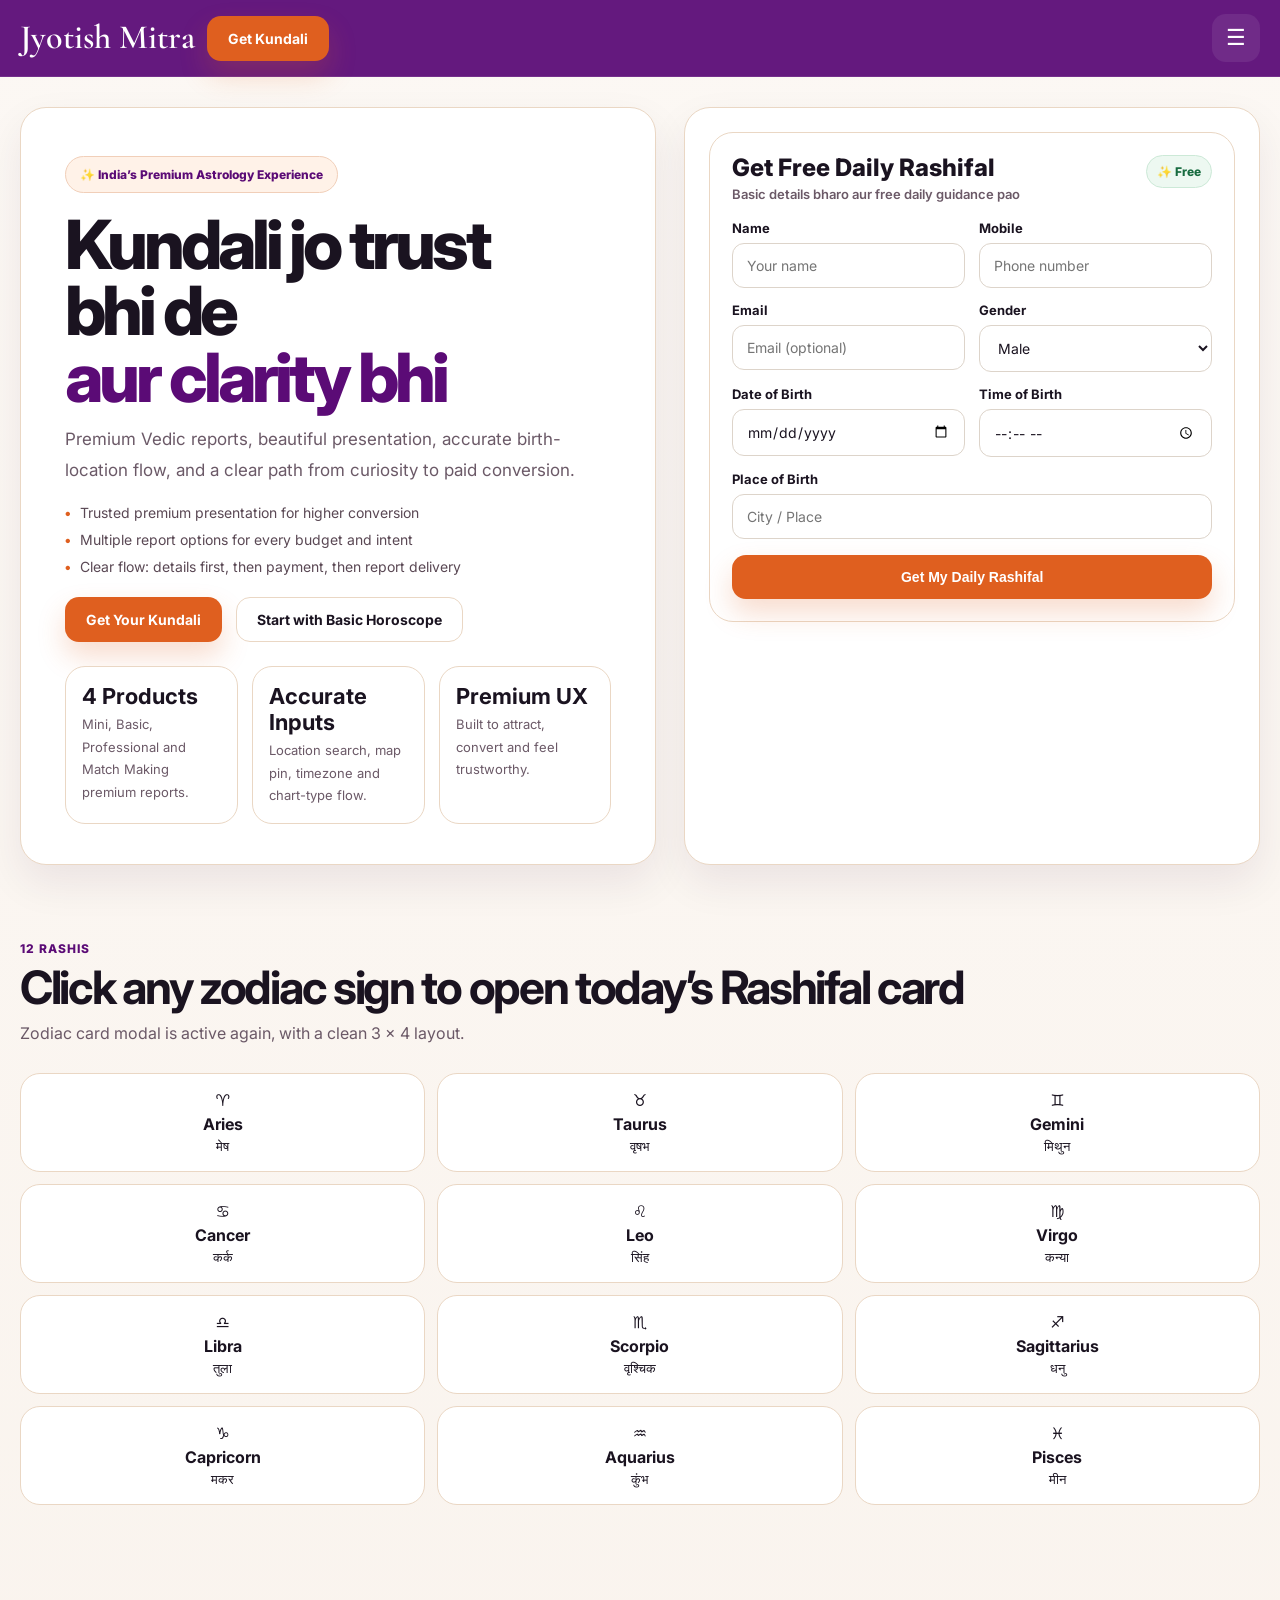
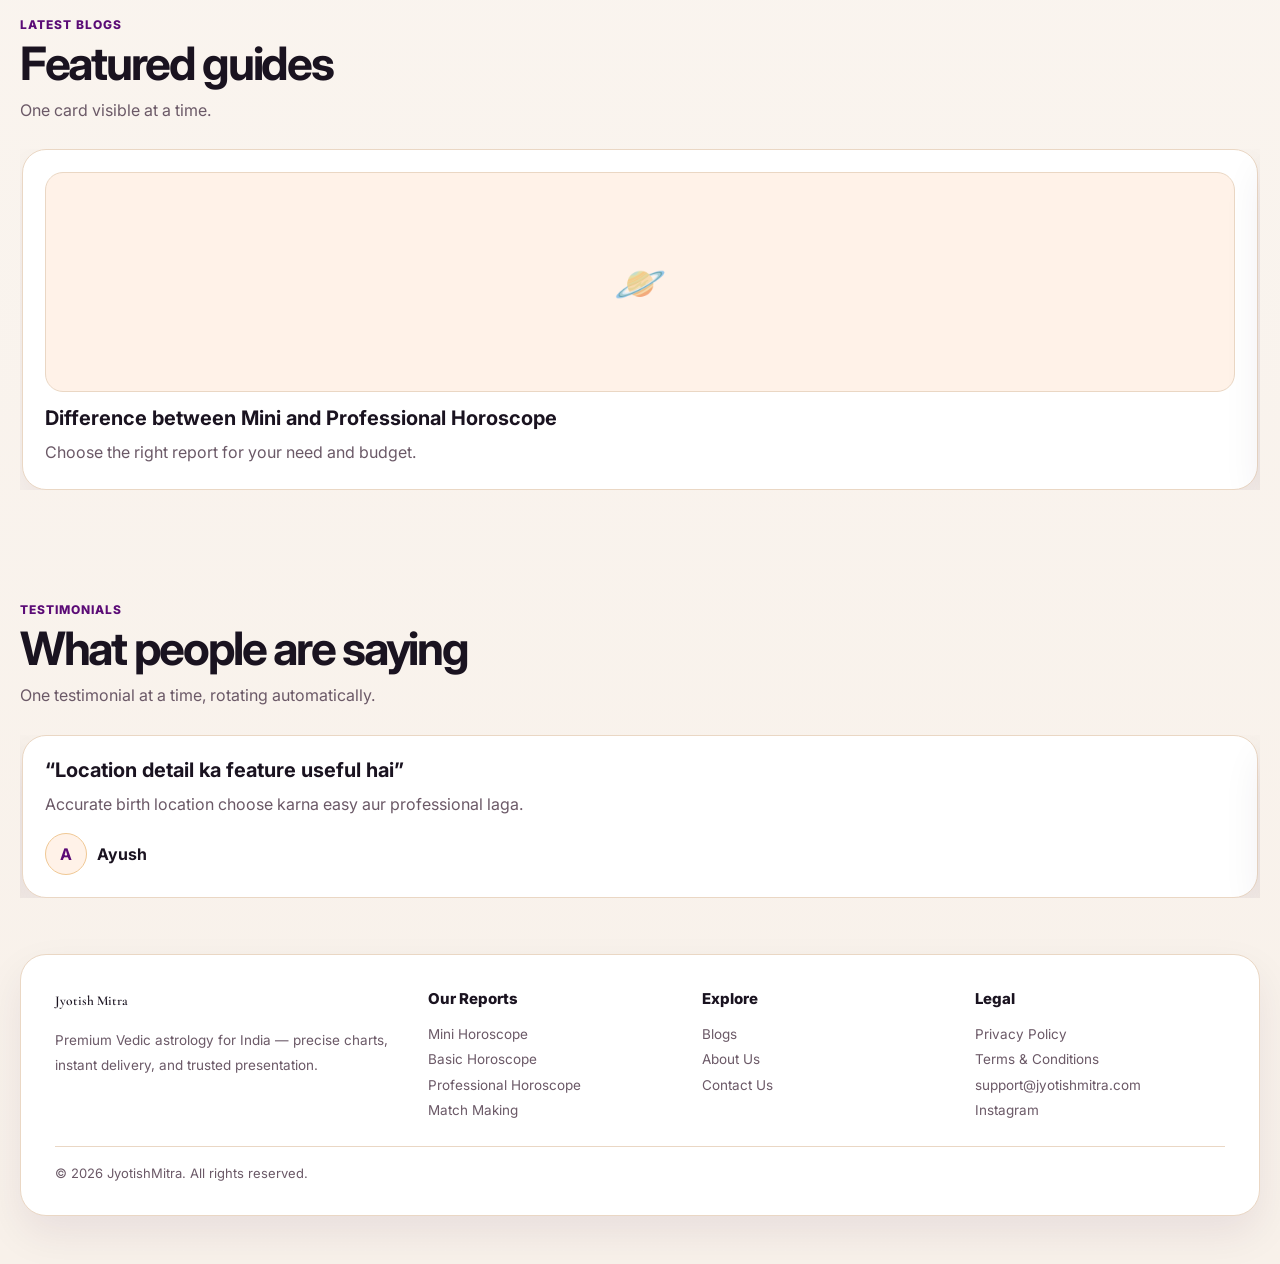
==== commit b2461f1e: "Add files via upload" ====
--- a/index.html
+++ b/index.html
@@ -4,184 +4,167 @@
 <meta charset="UTF-8">
 <meta name="viewport" content="width=device-width, initial-scale=1.0">
 <title>JyotishMitra — Home</title>
+<link rel="preconnect" href="https://fonts.googleapis.com">
+<link rel="preconnect" href="https://fonts.gstatic.com" crossorigin>
+<link href="https://fonts.googleapis.com/css2?family=Inter:wght@400;500;600;700;800&family=Noto+Sans+Devanagari:wght@400;500;600;700;800&family=Cormorant+Garamond:wght@600&display=swap" rel="stylesheet">
+<link rel="stylesheet" href="css/app.css">
 
-<link href="https://fonts.googleapis.com/css2?family=Inter:wght@400;600;700;800&family=Cormorant+Garamond:wght@600&display=swap" rel="stylesheet">
-<link rel="stylesheet" href="css/app.css">
 </head>
-
 <body>
 
 <header class="topbar">
   <div class="container">
     <div class="nav">
-
-      <a href="index.html" class="logo">Jyotish <span class="accent">Mitra</span></a>
-
-      <div class="nav-right">
-        <a class="btn btn-primary" href="services.html">Get Kundali</a>
-
-        <div class="menu-wrap">
-          <button class="menu-btn" id="menuBtn">☰</button>
-
-          <div class="menu-dropdown" id="menuDropdown">
-            <a class="menu-link" href="index.html">Home</a>
-
-            <div class="submenu-toggle" id="servicesToggle">Services ▾</div>
-            <div class="menu-sub" id="servicesSub">
-              <a class="menu-link" href="product-mini.html">Mini Horoscope</a>
-              <a class="menu-link" href="product-basic.html">Basic Horoscope</a>
-              <a class="menu-link" href="product-professional.html">Professional Horoscope</a>
-              <a class="menu-link" href="product-matchmaking.html">Match Making</a>
-            </div>
-
-            <a class="menu-link" href="blogs.html">Blogs</a>
-            <a class="menu-link" href="about.html">About</a>
-            <a class="menu-link" href="contact.html">Contact</a>
+      <div class="brand-left">
+        <a href="index.html" class="logo">Jyotish <span class="accent">Mitra</span></a>
+        <a class="btn btn-primary nav-cta" href="services.html">Get Kundali</a>
+      </div>
+      <div class="menu-wrap">
+        <button class="menu-btn" id="menuBtn" type="button">☰</button>
+        <div class="menu-dropdown" id="menuDropdown">
+          <a class="menu-link" href="index.html">Home</a>
+          <div class="submenu-toggle" id="servicesToggle">Services <span>▾</span></div>
+          <div class="menu-sub" id="servicesSub">
+            <a class="menu-link" href="product-mini.html">Mini Horoscope</a>
+            <a class="menu-link" href="product-basic.html">Basic Horoscope</a>
+            <a class="menu-link" href="product-professional.html">Professional Horoscope</a>
+            <a class="menu-link" href="product-matchmaking.html">Match Making Horoscope</a>
           </div>
+          <a class="menu-link" href="blogs.html">Blogs</a>
+          <a class="menu-link" href="about.html">About Us</a>
+          <a class="menu-link" href="contact.html">Contact</a>
+          <a class="menu-link" href="reports.html">My Reports</a>
+          <a class="menu-link" href="privacy-policy.html">Privacy Policy</a>
+          <a class="menu-link" href="terms-and-conditions.html">Terms & Conditions</a>
         </div>
       </div>
-
     </div>
   </div>
 </header>
 
 
 <main>
-
 <section class="hero">
   <div class="container hero-shell">
-
     <div class="hero-copy">
       <div class="eyebrow">✨ India’s Premium Astrology Experience</div>
-
-      <h1>Kundali jo trust bhi de <span class="accent">aur clarity bhi</span></h1>
-
-      <p class="subcopy">
-        Premium Vedic reports, beautiful presentation and accurate predictions.
-      </p>
-
+      <h1 class="headline">Kundali jo trust bhi de <span class="accent">aur clarity bhi</span></h1>
+      <p class="subcopy">Premium Vedic reports, beautiful presentation, accurate birth-location flow, and a clear path from curiosity to paid conversion.</p>
+      <div class="hero-points">
+        <span>Trusted premium presentation for higher conversion</span>
+        <span>Multiple report options for every budget and intent</span>
+        <span>Clear flow: details first, then payment, then report delivery</span>
+      </div>
       <div class="hero-cta">
         <a class="btn btn-primary" href="services.html">Get Your Kundali</a>
-        <a class="btn btn-outline" href="#">Today's Rashifal</a>
+        <a class="btn btn-outline" href="product-basic.html">Start with Basic Horoscope</a>
+      </div>
+      <div class="trust-row">
+        <div class="mini-stat"><strong>4 Products</strong><span>Mini, Basic, Professional and Match Making premium reports.</span></div>
+        <div class="mini-stat"><strong>Accurate Inputs</strong><span>Location search, map pin, timezone and chart-type flow.</span></div>
+        <div class="mini-stat"><strong>Premium UX</strong><span>Built to attract, convert and feel trustworthy.</span></div>
       </div>
     </div>
-
     <div class="hero-form">
       <div class="form-card">
-        <h3>Get Free Daily Rashifal</h3>
-
-        <input placeholder="Name">
-        <input placeholder="Mobile">
-        <input placeholder="Email">
-
-        <button class="btn btn-primary" style="width:100%">Get Rashifal</button>
+        <div class="form-head">
+          <div class="form-title">Get Free Daily Rashifal<small>Basic details bharo aur free daily guidance pao</small></div>
+          <div class="secure">✨ Free</div>
+        </div>
+        <form>
+          <div class="grid grid-2">
+            <div class="field"><label>Name</label><input placeholder="Your name"></div>
+            <div class="field"><label>Mobile</label><input placeholder="Phone number"></div>
+            <div class="field"><label>Email</label><input type="email" placeholder="Email (optional)"></div>
+            <div class="field"><label>Gender</label><select><option>Male</option><option>Female</option><option>Other</option></select></div>
+            <div class="field"><label>Date of Birth</label><input type="date"></div>
+            <div class="field"><label>Time of Birth</label><input type="time"></div>
+          </div>
+          <div class="field" style="margin-top:14px"><label>Place of Birth</label><input placeholder="City / Place"></div>
+          <button class="btn btn-primary" style="width:100%;margin-top:16px" type="button">Get My Daily Rashifal</button>
+        </form>
       </div>
     </div>
-
   </div>
 </section>
 
+<section class="section"><div class="container"><div class="section-head"><div><div class="section-kicker">12 Rashis</div><h2>Click any zodiac sign to open today’s Rashifal card</h2><p class="lead">Zodiac card modal is active again, with a clean 3 × 4 layout.</p></div></div>
+<div class="horo-grid">
+<div class="horo-tile" onclick="openZodiacModal('aries','♈','Aries','मेष')"><div>♈</div><strong>Aries</strong><small>मेष</small></div>
+<div class="horo-tile" onclick="openZodiacModal('taurus','♉','Taurus','वृषभ')"><div>♉</div><strong>Taurus</strong><small>वृषभ</small></div>
+<div class="horo-tile" onclick="openZodiacModal('gemini','♊','Gemini','मिथुन')"><div>♊</div><strong>Gemini</strong><small>मिथुन</small></div>
+<div class="horo-tile" onclick="openZodiacModal('cancer','♋','Cancer','कर्क')"><div>♋</div><strong>Cancer</strong><small>कर्क</small></div>
+<div class="horo-tile" onclick="openZodiacModal('leo','♌','Leo','सिंह')"><div>♌</div><strong>Leo</strong><small>सिंह</small></div>
+<div class="horo-tile" onclick="openZodiacModal('virgo','♍','Virgo','कन्या')"><div>♍</div><strong>Virgo</strong><small>कन्या</small></div>
+<div class="horo-tile" onclick="openZodiacModal('libra','♎','Libra','तुला')"><div>♎</div><strong>Libra</strong><small>तुला</small></div>
+<div class="horo-tile" onclick="openZodiacModal('scorpio','♏','Scorpio','वृश्चिक')"><div>♏</div><strong>Scorpio</strong><small>वृश्चिक</small></div>
+<div class="horo-tile" onclick="openZodiacModal('sagittarius','♐','Sagittarius','धनु')"><div>♐</div><strong>Sagittarius</strong><small>धनु</small></div>
+<div class="horo-tile" onclick="openZodiacModal('capricorn','♑','Capricorn','मकर')"><div>♑</div><strong>Capricorn</strong><small>मकर</small></div>
+<div class="horo-tile" onclick="openZodiacModal('aquarius','♒','Aquarius','कुंभ')"><div>♒</div><strong>Aquarius</strong><small>कुंभ</small></div>
+<div class="horo-tile" onclick="openZodiacModal('pisces','♓','Pisces','मीन')"><div>♓</div><strong>Pisces</strong><small>मीन</small></div>
+</div></div></section>
 
-<!-- BLOGS -->
-<section class="section">
-  <div class="container">
+<section class="section"><div class="container"><div class="section-head"><div><div class="section-kicker">Latest Blogs</div><h2>Featured guides</h2><p class="lead">One card visible at a time.</p></div></div>
+<div class="carousel-shell"><div class="carousel-track" id="blogsTrack">
+<div class="carousel-card"><div class="blog-slide"><div class="blog-thumb">🪐</div><h3>Difference between Mini and Professional Horoscope</h3><p>Choose the right report for your need and budget.</p></div></div>
+<div class="carousel-card"><div class="blog-slide"><div class="blog-thumb">💑</div><h3>How Match Making Horoscope works</h3><p>Understand compatibility reports in plain language.</p></div></div>
+<div class="carousel-card"><div class="blog-slide"><div class="blog-thumb">✨</div><h3>What Daily Rashifal can tell you</h3><p>Why a daily touchpoint can improve engagement.</p></div></div>
+</div></div></div></section>
 
-    <div class="section-head">
-      <h2>Featured Blogs</h2>
-    </div>
+<section class="section" style="padding-bottom:30px"><div class="container"><div class="section-head"><div><div class="section-kicker">Testimonials</div><h2>What people are saying</h2><p class="lead">One testimonial at a time, rotating automatically.</p></div></div>
+<div class="carousel-shell"><div class="carousel-track" id="testimonialsTrack">
+<div class="carousel-card"><div class="review-card"><h3>“Bahut clear aur premium laga”</h3><p>Report language simple thi, design premium tha, aur overall trust build hua.</p><div class="review-user"><div class="review-avatar">R</div><div><strong>Ritika</strong></div></div></div></div>
+<div class="carousel-card"><div class="review-card"><h3>“Location detail ka feature useful hai”</h3><p>Accurate birth location choose karna easy aur professional laga.</p><div class="review-user"><div class="review-avatar">A</div><div><strong>Ayush</strong></div></div></div></div>
+<div class="carousel-card"><div class="review-card"><h3>“Matchmaking flow impressive tha”</h3><p>Male aur female details alag sections me hone se process trustworthy feel hota hai.</p><div class="review-user"><div class="review-avatar">N</div><div><strong>Naina</strong></div></div></div></div>
+</div></div></div></section>
 
-    <div class="premium-strip">
-      <div class="premium-track">
-
-        <div class="premium-slide">
-          <div class="blog-thumb">🪐</div>
-          <h3>Mini vs Professional Horoscope</h3>
-          <p>Choose the right report.</p>
-        </div>
-
-        <div class="premium-slide">
-          <div class="blog-thumb">💑</div>
-          <h3>Matchmaking Guide</h3>
-          <p>Understand compatibility.</p>
-        </div>
-
-        <div class="premium-slide">
-          <div class="blog-thumb">✨</div>
-          <h3>Daily Rashifal Benefits</h3>
-          <p>Improve daily clarity.</p>
-        </div>
-
-        <!-- duplicate for loop -->
-        <div class="premium-slide">
-          <div class="blog-thumb">🪐</div>
-          <h3>Mini vs Professional Horoscope</h3>
-        </div>
-
-        <div class="premium-slide">
-          <div class="blog-thumb">💑</div>
-          <h3>Matchmaking Guide</h3>
-        </div>
-
-      </div>
-    </div>
-
-  </div>
-</section>
-
-
-<!-- TESTIMONIAL -->
-<section class="section">
-  <div class="container">
-
-    <div class="section-head">
-      <h2>What People Say</h2>
-    </div>
-
-    <div class="premium-strip">
-      <div class="premium-track">
-
-        <div class="premium-slide">
-          <h3>“Bahut premium laga”</h3>
-          <p>Design aur report dono amazing the.</p>
-        </div>
-
-        <div class="premium-slide">
-          <h3>“Accurate tha”</h3>
-          <p>Location feature bahut acha hai.</p>
-        </div>
-
-        <div class="premium-slide">
-          <h3>“Best experience”</h3>
-          <p>Matchmaking flow perfect hai.</p>
-        </div>
-
-        <!-- duplicate -->
-        <div class="premium-slide">
-          <h3>“Bahut premium laga”</h3>
-        </div>
-
-        <div class="premium-slide">
-          <h3>“Accurate tha”</h3>
-        </div>
-
-      </div>
-    </div>
-
-  </div>
-</section>
-
+<div class="zodiac-modal-overlay" id="zodiacOverlay"><div class="zodiac-modal">
+<div class="zodiac-head"><div><div class="zodiac-badge" id="zodiacSymbol">♈</div><h3 id="zodiacTitle" style="margin:6px 0 4px">Aries / मेष</h3><p style="margin:0;color:var(--muted)">Today's astrology card</p></div><button class="zodiac-close" onclick="closeZodiacModal()">✕</button></div>
+<div id="zodiacLoader" class="loader">Loading Rashifal...</div>
+<div id="zodiacContent" style="display:none"><div class="notice" id="zodiacSummary"></div><div class="zodiac-grid-2">
+<div class="zodiac-stat"><strong>Personal Life</strong><span id="zPersonal">-</span></div>
+<div class="zodiac-stat"><strong>Profession</strong><span id="zProfession">-</span></div>
+<div class="zodiac-stat"><strong>Health</strong><span id="zHealth">-</span></div>
+<div class="zodiac-stat"><strong>Travel</strong><span id="zTravel">-</span></div>
+<div class="zodiac-stat"><strong>Luck</strong><span id="zLuck">-</span></div>
+<div class="zodiac-stat"><strong>Emotions</strong><span id="zEmotion">-</span></div>
+</div></div></div></div>
 </main>
 
 
-<script>
-const menuBtn = document.getElementById("menuBtn");
-const menuDropdown = document.getElementById("menuDropdown");
-const servicesToggle = document.getElementById("servicesToggle");
-const servicesSub = document.getElementById("servicesSub");
+<footer style="padding:26px 0 48px">
+  <div class="container footer">
+    <div class="footer-grid">
+      <div>
+        <a href="index.html" class="logo footer-logo">Jyotish <span class="accent">Mitra</span></a>
+        <p>Premium Vedic astrology for India — precise charts, instant delivery, and trusted presentation.</p>
+      </div>
+      <div>
+        <h4>Our Reports</h4>
+        <a href="product-mini.html">Mini Horoscope</a>
+        <a href="product-basic.html">Basic Horoscope</a>
+        <a href="product-professional.html">Professional Horoscope</a>
+        <a href="product-matchmaking.html">Match Making</a>
+      </div>
+      <div>
+        <h4>Explore</h4>
+        <a href="blogs.html">Blogs</a>
+        <a href="about.html">About Us</a>
+        <a href="contact.html">Contact Us</a>
+      </div>
+      <div>
+        <h4>Legal</h4>
+        <a href="privacy-policy.html">Privacy Policy</a>
+        <a href="terms-and-conditions.html">Terms & Conditions</a>
+        <a href="mailto:support@jyotishmitra.com">support@jyotishmitra.com</a>
+        <a href="#">Instagram</a>
+      </div>
+    </div>
+    <div class="copy">© 2026 JyotishMitra. All rights reserved.</div>
+  </div>
+</footer>
 
-menuBtn.onclick = () => menuDropdown.classList.toggle("open");
-servicesToggle.onclick = () => servicesSub.classList.toggle("open");
-</script>
+<script src="js/app.js"></script>
 
 </body>
-</html>
+</html>
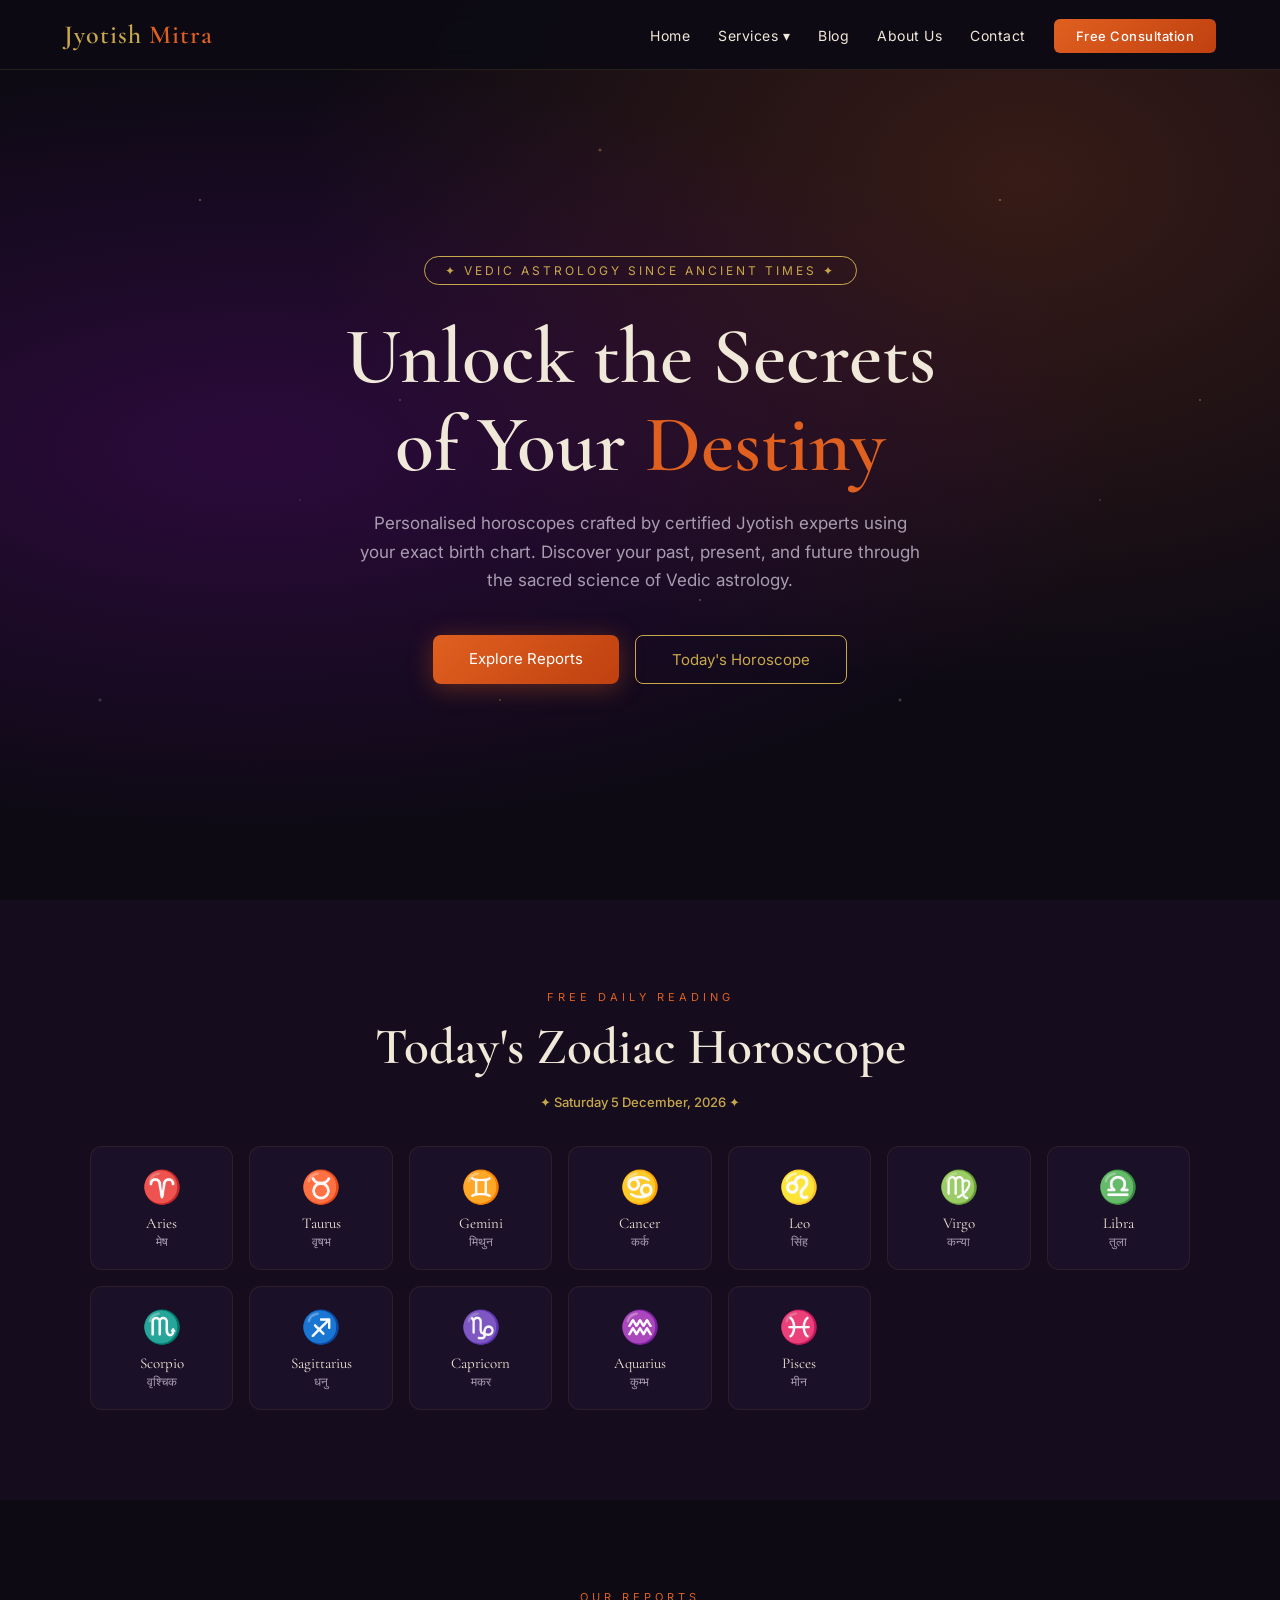
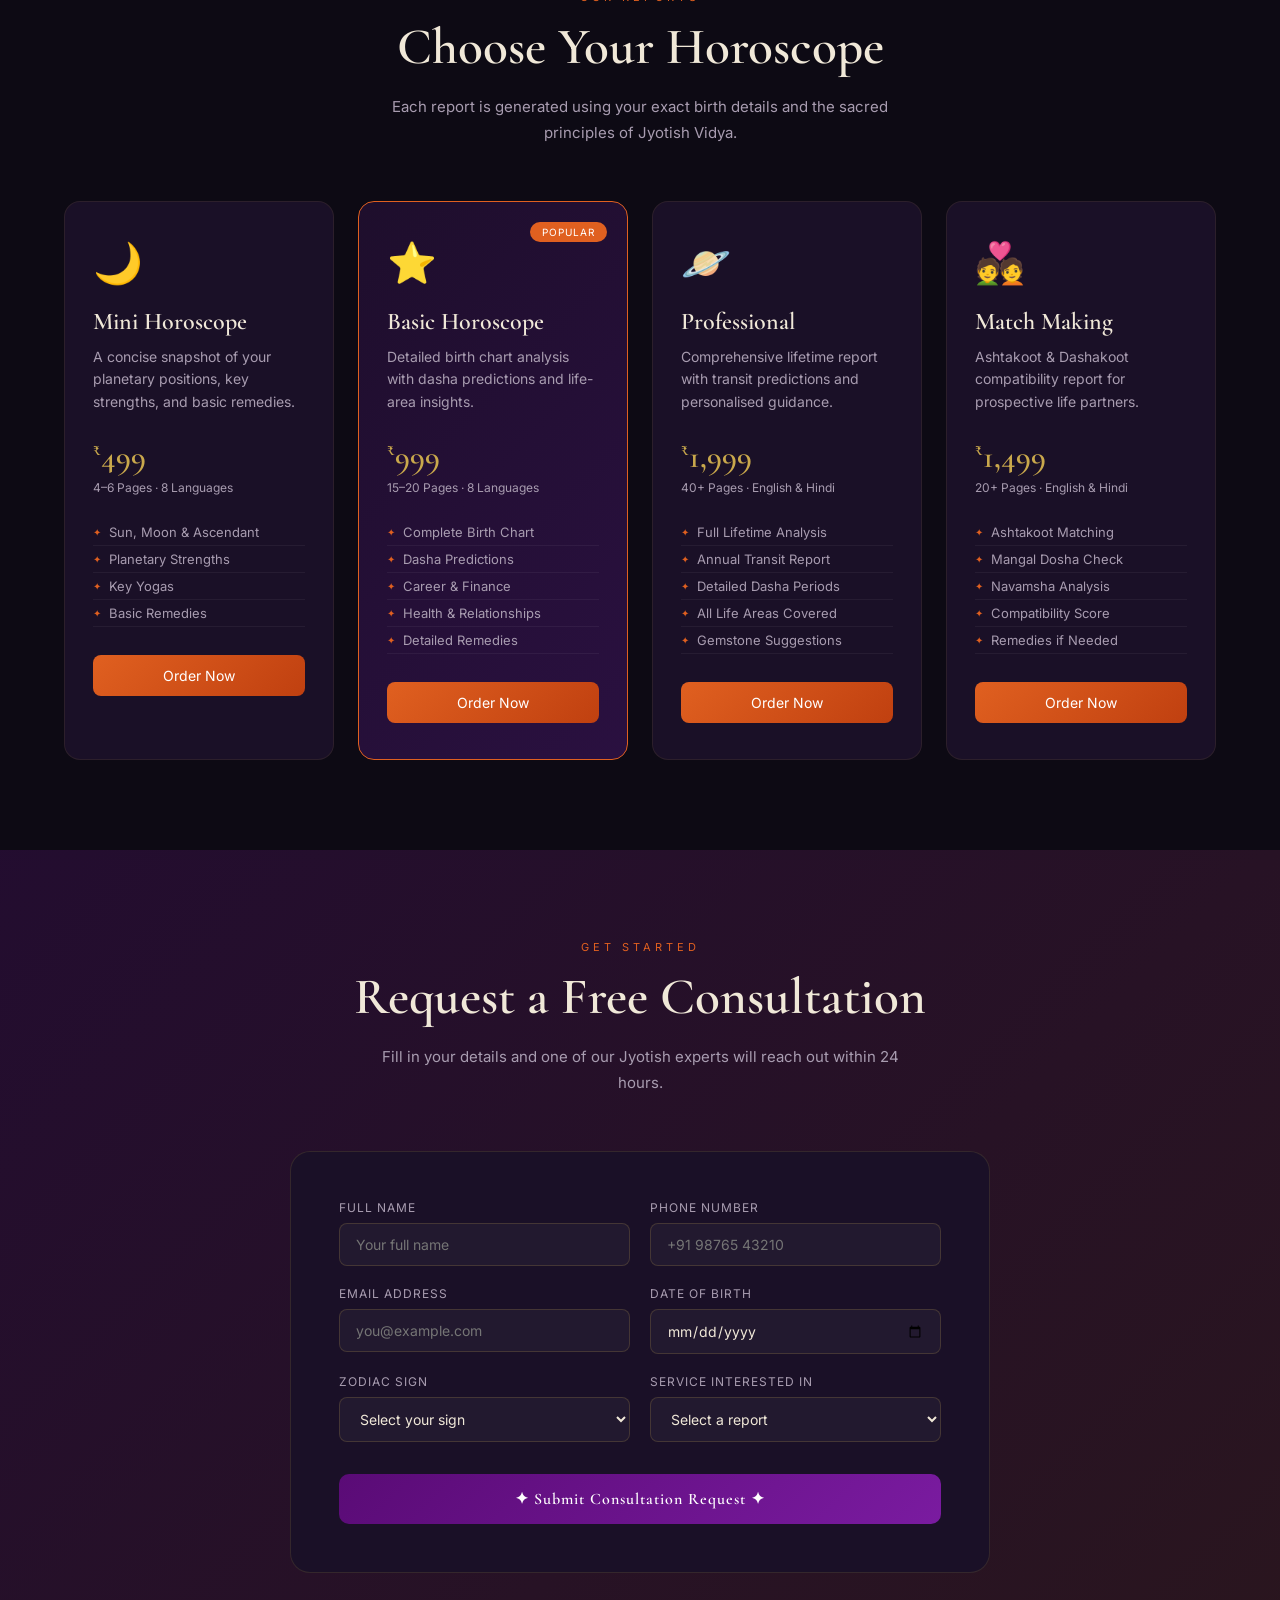
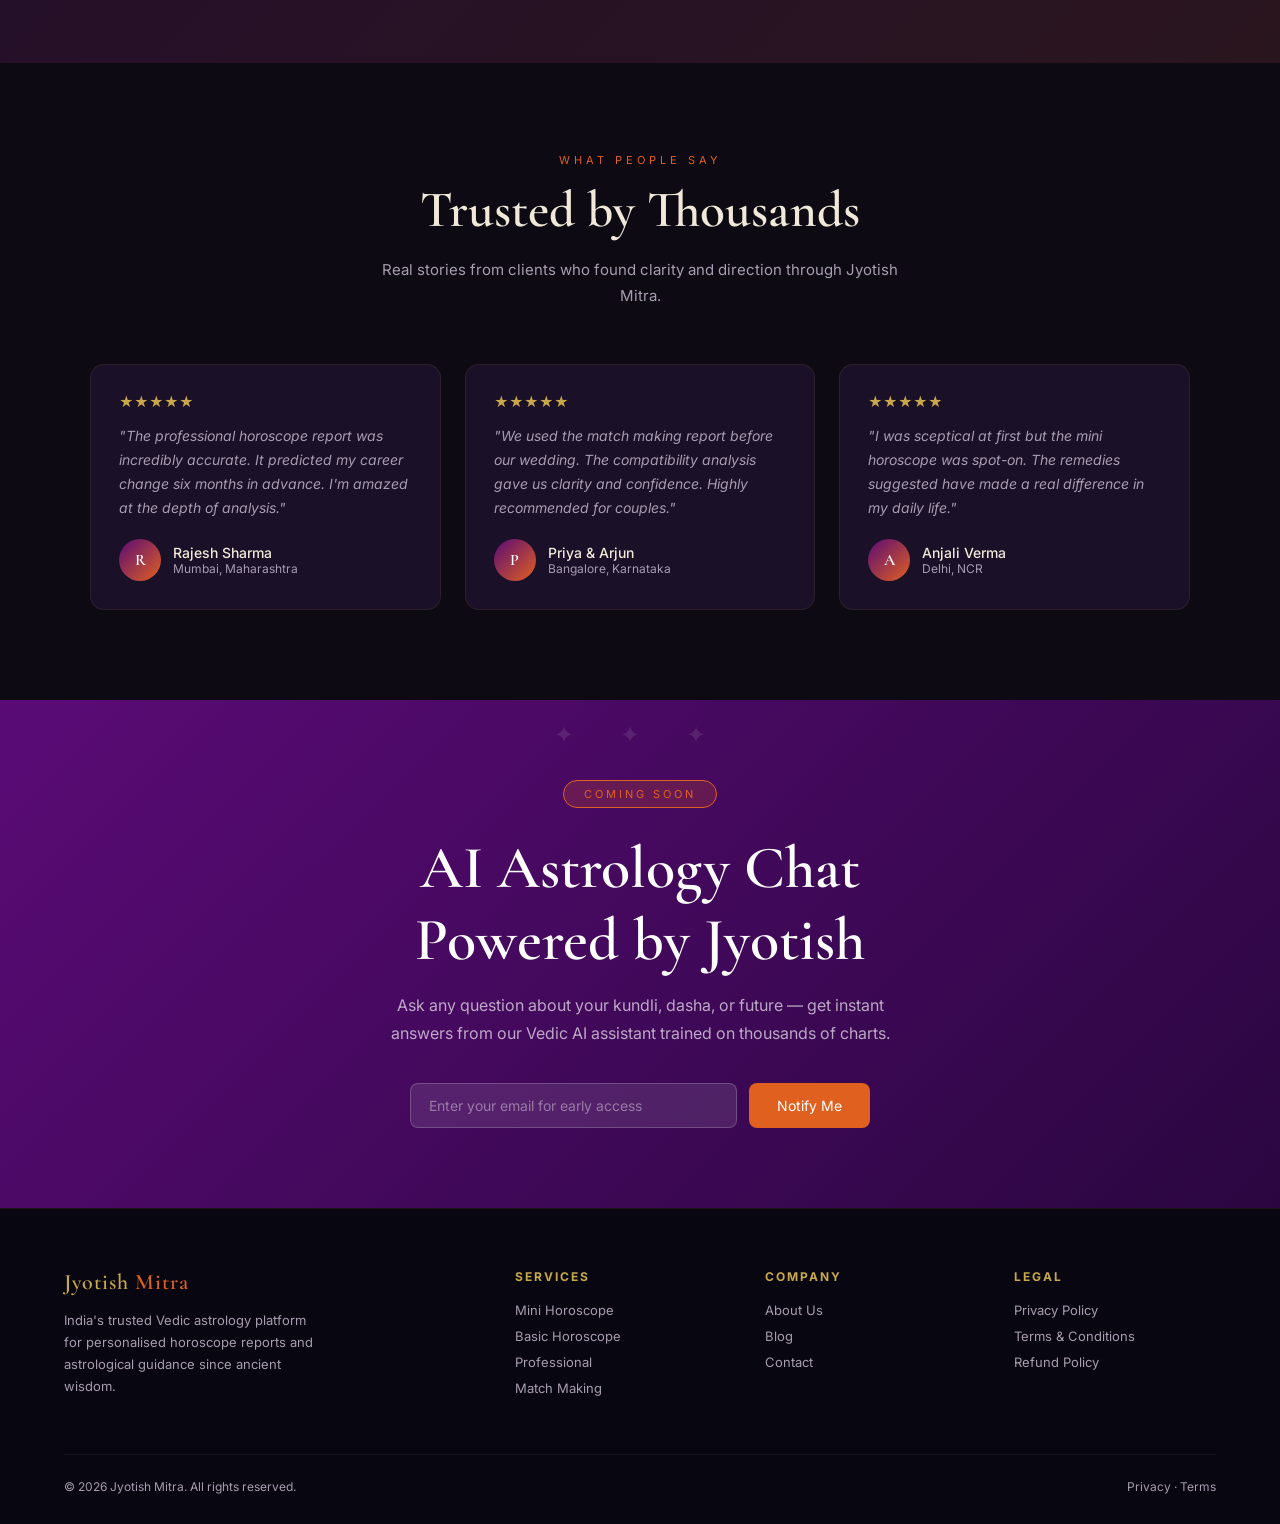
==== commit 4efc4907: "Rename privacy-policy.html to index.html" ====
--- a/index.html
+++ b/index.html
@@ -1,170 +1,651 @@
+
+
 <!DOCTYPE html>
 <html lang="en">
 <head>
-<meta charset="UTF-8">
-<meta name="viewport" content="width=device-width, initial-scale=1.0">
-<title>JyotishMitra — Home</title>
-<link rel="preconnect" href="https://fonts.googleapis.com">
-<link rel="preconnect" href="https://fonts.gstatic.com" crossorigin>
-<link href="https://fonts.googleapis.com/css2?family=Inter:wght@400;500;600;700;800&family=Noto+Sans+Devanagari:wght@400;500;600;700;800&family=Cormorant+Garamond:wght@600&display=swap" rel="stylesheet">
-<link rel="stylesheet" href="css/app.css">
-
+  <meta charset="UTF-8" />
+  <meta name="viewport" content="width=device-width, initial-scale=1.0"/>
+  <title>Jyotish Mitra – Vedic Astrology</title>
+  <link href="https://fonts.googleapis.com/css2?family=Cormorant+Garamond:wght@400;600;700&family=Inter:wght@300;400;500&display=swap" rel="stylesheet"/>
+  <style>
+    *, *::before, *::after { box-sizing: border-box; margin: 0; padding: 0; }
+
+    :root {
+      --orange: #e06020;
+      --purple: #5a0b76;
+      --gold: #c9a84c;
+      --dark: #0d0a14;
+      --dark2: #150d1e;
+      --card: #1a1027;
+      --text: #f0e8d8;
+      --muted: #a89cb0;
+    }
+
+    html { scroll-behavior: smooth; }
+
+    body {
+      font-family: 'Inter', sans-serif;
+      background: var(--dark);
+      color: var(--text);
+      overflow-x: hidden;
+    }
+
+    /* ── NAV ── */
+    nav {
+      position: fixed; top: 0; width: 100%; z-index: 100;
+      background: rgba(13, 10, 20, 0.92);
+      backdrop-filter: blur(12px);
+      border-bottom: 1px solid rgba(201,168,76,0.15);
+      padding: 0 5%;
+      display: flex; align-items: center; justify-content: space-between;
+      height: 70px;
+    }
+    .logo {
+      font-family: 'Cormorant Garamond', serif;
+      font-weight: 600;
+      font-size: 26px;
+      color: var(--gold);
+      letter-spacing: 1px;
+    }
+    .logo span { color: var(--orange); }
+    .nav-links { display: flex; gap: 28px; list-style: none; align-items: center; }
+    .nav-links a {
+      color: var(--text); text-decoration: none;
+      font-size: 14px; font-weight: 400; letter-spacing: 0.5px;
+      transition: color 0.2s;
+    }
+    .nav-links a:hover { color: var(--gold); }
+    .nav-links .dropdown { position: relative; }
+    .nav-links .dropdown:hover .dropdown-menu { display: block; }
+    .dropdown-menu {
+      display: none; position: absolute; top: 100%; left: 0;
+      background: var(--dark2); border: 1px solid rgba(201,168,76,0.2);
+      border-radius: 8px; min-width: 200px; padding: 8px 0;
+      box-shadow: 0 20px 40px rgba(0,0,0,0.5);
+    }
+    .dropdown-menu a {
+      display: block; padding: 10px 20px;
+      font-size: 13px; color: var(--muted);
+    }
+    .dropdown-menu a:hover { color: var(--gold); background: rgba(201,168,76,0.05); }
+    .nav-cta {
+      background: linear-gradient(135deg, var(--orange), #c04010);
+      color: #fff !important;
+      padding: 9px 22px; border-radius: 6px;
+      font-size: 13px !important; font-weight: 500 !important;
+    }
+    .hamburger { display: none; flex-direction: column; gap: 5px; cursor: pointer; }
+    .hamburger span { width: 24px; height: 2px; background: var(--gold); border-radius: 2px; }
+
+    /* ── HERO ── */
+    .hero {
+      min-height: 100vh;
+      background:
+        radial-gradient(ellipse at 20% 50%, rgba(90,11,118,0.4) 0%, transparent 60%),
+        radial-gradient(ellipse at 80% 20%, rgba(224,96,32,0.2) 0%, transparent 50%),
+        url("data:image/svg+xml,%3Csvg xmlns='http://www.w3.org/2000/svg' width='800' height='800'%3E%3Ccircle cx='200' cy='200' r='1' fill='%23c9a84c' opacity='0.6'/%3E%3Ccircle cx='600' cy='150' r='1.5' fill='%23c9a84c' opacity='0.4'/%3E%3Ccircle cx='400' cy='400' r='1' fill='white' opacity='0.3'/%3E%3Ccircle cx='700' cy='600' r='1' fill='%23c9a84c' opacity='0.5'/%3E%3Ccircle cx='100' cy='700' r='1.5' fill='white' opacity='0.2'/%3E%3Ccircle cx='500' cy='700' r='1' fill='%23c9a84c' opacity='0.4'/%3E%3Ccircle cx='300' cy='500' r='0.8' fill='white' opacity='0.3'/%3E%3C/svg%3E") repeat,
+        var(--dark);
+      display: flex; align-items: center; justify-content: center;
+      text-align: center; padding: 120px 5% 80px;
+    }
+    .hero-inner { max-width: 800px; }
+    .hero-badge {
+      display: inline-block;
+      border: 1px solid var(--gold);
+      color: var(--gold);
+      font-size: 12px; letter-spacing: 3px; text-transform: uppercase;
+      padding: 6px 20px; border-radius: 30px; margin-bottom: 28px;
+    }
+    .hero h1 {
+      font-family: 'Cormorant Garamond', serif;
+      font-size: clamp(42px, 7vw, 80px);
+      font-weight: 600; line-height: 1.1;
+      color: var(--text); margin-bottom: 20px;
+    }
+    .hero h1 span { color: var(--orange); }
+    .hero p {
+      font-size: 17px; color: var(--muted);
+      line-height: 1.7; max-width: 560px; margin: 0 auto 40px;
+    }
+    .hero-btns { display: flex; gap: 16px; justify-content: center; flex-wrap: wrap; }
+    .btn-primary {
+      background: linear-gradient(135deg, var(--orange), #c04010);
+      color: #fff; padding: 14px 36px;
+      border: none; border-radius: 8px; font-size: 15px;
+      cursor: pointer; text-decoration: none; font-family: inherit;
+      transition: transform 0.2s, box-shadow 0.2s;
+      box-shadow: 0 4px 24px rgba(224,96,32,0.35);
+    }
+    .btn-primary:hover { transform: translateY(-2px); box-shadow: 0 8px 32px rgba(224,96,32,0.5); }
+    .btn-outline {
+      background: transparent;
+      color: var(--gold); padding: 14px 36px;
+      border: 1px solid var(--gold); border-radius: 8px; font-size: 15px;
+      cursor: pointer; text-decoration: none; font-family: inherit;
+      transition: background 0.2s;
+    }
+    .btn-outline:hover { background: rgba(201,168,76,0.1); }
+
+    /* ── SECTION SHARED ── */
+    section { padding: 90px 5%; }
+    .section-label {
+      font-size: 11px; letter-spacing: 4px; text-transform: uppercase;
+      color: var(--orange); margin-bottom: 12px;
+    }
+    .section-title {
+      font-family: 'Cormorant Garamond', serif;
+      font-size: clamp(32px, 4vw, 52px); font-weight: 600;
+      color: var(--text); margin-bottom: 16px;
+    }
+    .section-sub {
+      color: var(--muted); font-size: 15px; line-height: 1.7;
+      max-width: 540px; margin-bottom: 56px;
+    }
+    .section-center { text-align: center; }
+    .section-center .section-sub { margin-left: auto; margin-right: auto; }
+
+    /* ── DAILY HOROSCOPE ── */
+    .horoscope-section { background: var(--dark2); }
+    .horoscope-date {
+      font-size: 13px; color: var(--muted); margin-bottom: 36px;
+      text-align: center;
+    }
+    .horoscope-date span { color: var(--gold); font-weight: 500; }
+    .zodiac-grid {
+      display: grid;
+      grid-template-columns: repeat(auto-fill, minmax(130px, 1fr));
+      gap: 16px; max-width: 1100px; margin: 0 auto;
+    }
+    .zodiac-card {
+      background: var(--card);
+      border: 1px solid rgba(201,168,76,0.1);
+      border-radius: 12px; padding: 20px 12px;
+      text-align: center; cursor: pointer;
+      transition: border-color 0.2s, transform 0.2s;
+    }
+    .zodiac-card:hover {
+      border-color: var(--gold); transform: translateY(-4px);
+    }
+    .zodiac-emoji { font-size: 32px; margin-bottom: 8px; }
+    .zodiac-en { font-family: 'Cormorant Garamond', serif; font-size: 15px; color: var(--text); }
+    .zodiac-hi { font-size: 12px; color: var(--muted); margin-top: 2px; }
+
+    /* ── PRODUCTS ── */
+    .products-grid {
+      display: grid;
+      grid-template-columns: repeat(auto-fill, minmax(260px, 1fr));
+      gap: 24px; max-width: 1200px; margin: 0 auto;
+    }
+    .product-card {
+      background: var(--card);
+      border: 1px solid rgba(201,168,76,0.1);
+      border-radius: 16px; padding: 36px 28px;
+      position: relative; overflow: hidden;
+      transition: border-color 0.25s, transform 0.25s;
+    }
+    .product-card:hover { border-color: var(--orange); transform: translateY(-6px); }
+    .product-card.featured {
+      border-color: var(--orange);
+      background: linear-gradient(135deg, #1e0e2c, #2a1040);
+    }
+    .product-badge {
+      position: absolute; top: 20px; right: 20px;
+      background: var(--orange); color: #fff;
+      font-size: 10px; letter-spacing: 1px; text-transform: uppercase;
+      padding: 4px 12px; border-radius: 20px;
+    }
+    .product-icon { font-size: 40px; margin-bottom: 20px; }
+    .product-name {
+      font-family: 'Cormorant Garamond', serif;
+      font-size: 24px; font-weight: 600; color: var(--text);
+      margin-bottom: 10px;
+    }
+    .product-desc { font-size: 14px; color: var(--muted); line-height: 1.6; margin-bottom: 24px; }
+    .product-price {
+      font-family: 'Cormorant Garamond', serif;
+      font-size: 32px; color: var(--gold); font-weight: 600;
+      margin-bottom: 4px;
+    }
+    .product-price sup { font-size: 18px; }
+    .product-pages { font-size: 12px; color: var(--muted); margin-bottom: 24px; }
+    .product-features { list-style: none; margin-bottom: 28px; }
+    .product-features li {
+      font-size: 13px; color: var(--muted);
+      padding: 5px 0; border-bottom: 1px solid rgba(255,255,255,0.05);
+      display: flex; align-items: center; gap: 8px;
+    }
+    .product-features li::before { content: "✦"; color: var(--orange); font-size: 10px; }
+    .product-cta {
+      display: block; width: 100%; text-align: center;
+      background: linear-gradient(135deg, var(--orange), #c04010);
+      color: #fff; padding: 12px;
+      border: none; border-radius: 8px; font-size: 14px;
+      cursor: pointer; text-decoration: none; font-family: inherit;
+      transition: opacity 0.2s;
+    }
+    .product-cta:hover { opacity: 0.9; }
+
+    /* ── FORM ── */
+    .form-section {
+      background: linear-gradient(135deg, rgba(90,11,118,0.2), rgba(224,96,32,0.1)), var(--dark2);
+    }
+    .form-wrap {
+      max-width: 700px; margin: 0 auto;
+      background: var(--card);
+      border: 1px solid rgba(201,168,76,0.15);
+      border-radius: 20px; padding: 48px;
+    }
+    .form-grid { display: grid; grid-template-columns: 1fr 1fr; gap: 20px; }
+    .form-group { display: flex; flex-direction: column; gap: 8px; }
+    .form-group.full { grid-column: 1 / -1; }
+    .form-group label { font-size: 12px; color: var(--muted); letter-spacing: 1px; text-transform: uppercase; }
+    .form-group input,
+    .form-group select {
+      background: rgba(255,255,255,0.04);
+      border: 1px solid rgba(201,168,76,0.2);
+      border-radius: 8px; padding: 12px 16px;
+      color: var(--text); font-family: inherit; font-size: 14px;
+      transition: border-color 0.2s;
+    }
+    .form-group input:focus,
+    .form-group select:focus {
+      outline: none; border-color: var(--orange);
+    }
+    .form-group select option { background: var(--dark2); }
+    .form-submit {
+      width: 100%; margin-top: 12px;
+      background: linear-gradient(135deg, var(--purple), #7a1ba0);
+      color: #fff; padding: 15px;
+      border: none; border-radius: 10px; font-size: 16px;
+      cursor: pointer; font-family: 'Cormorant Garamond', serif; font-weight: 600;
+      letter-spacing: 1px; transition: opacity 0.2s;
+    }
+    .form-submit:hover { opacity: 0.9; }
+
+    /* ── TESTIMONIALS ── */
+    .testimonials-grid {
+      display: grid; grid-template-columns: repeat(auto-fill, minmax(300px, 1fr));
+      gap: 24px; max-width: 1100px; margin: 0 auto;
+    }
+    .testimonial-card {
+      background: var(--card);
+      border: 1px solid rgba(201,168,76,0.1);
+      border-radius: 14px; padding: 28px;
+    }
+    .stars { color: var(--gold); font-size: 14px; margin-bottom: 14px; }
+    .testimonial-text { font-size: 14px; color: var(--muted); line-height: 1.7; margin-bottom: 20px; font-style: italic; }
+    .testimonial-author { display: flex; align-items: center; gap: 12px; }
+    .avatar {
+      width: 42px; height: 42px; border-radius: 50%;
+      background: linear-gradient(135deg, var(--purple), var(--orange));
+      display: flex; align-items: center; justify-content: center;
+      font-size: 16px; color: #fff; font-family: 'Cormorant Garamond', serif; font-weight: 600;
+    }
+    .author-name { font-size: 14px; color: var(--text); font-weight: 500; }
+    .author-loc { font-size: 12px; color: var(--muted); }
+
+    /* ── AI CHAT COMING SOON ── */
+    .ai-section {
+      background: linear-gradient(135deg, var(--purple), #2a0640);
+      text-align: center; padding: 80px 5%;
+      position: relative; overflow: hidden;
+    }
+    .ai-section::before {
+      content: '✦ ✦ ✦';
+      position: absolute; top: 20px; left: 50%; transform: translateX(-50%);
+      color: rgba(255,255,255,0.1); font-size: 24px; letter-spacing: 20px;
+    }
+    .ai-chip {
+      display: inline-block;
+      background: rgba(224,96,32,0.2); border: 1px solid var(--orange);
+      color: var(--orange); font-size: 11px; letter-spacing: 3px;
+      text-transform: uppercase; padding: 6px 20px; border-radius: 30px; margin-bottom: 24px;
+    }
+    .ai-section h2 {
+      font-family: 'Cormorant Garamond', serif;
+      font-size: clamp(32px, 5vw, 60px); font-weight: 600; color: #fff;
+      margin-bottom: 16px; line-height: 1.2;
+    }
+    .ai-section p { color: rgba(255,255,255,0.65); font-size: 16px; max-width: 500px; margin: 0 auto 36px; line-height: 1.7; }
+    .notify-form { display: flex; gap: 12px; justify-content: center; max-width: 460px; margin: 0 auto; flex-wrap: wrap; }
+    .notify-form input {
+      flex: 1; min-width: 200px;
+      background: rgba(255,255,255,0.1); border: 1px solid rgba(255,255,255,0.2);
+      border-radius: 8px; padding: 13px 18px;
+      color: #fff; font-size: 14px; font-family: inherit;
+    }
+    .notify-form input::placeholder { color: rgba(255,255,255,0.4); }
+    .notify-form input:focus { outline: none; border-color: var(--gold); }
+    .notify-btn {
+      background: var(--orange); color: #fff;
+      border: none; border-radius: 8px; padding: 13px 28px;
+      font-size: 14px; cursor: pointer; font-family: inherit;
+      white-space: nowrap;
+    }
+
+    /* ── FOOTER ── */
+    footer {
+      background: #080610; padding: 60px 5% 30px;
+      border-top: 1px solid rgba(201,168,76,0.1);
+    }
+    .footer-top {
+      display: grid; grid-template-columns: 2fr 1fr 1fr 1fr;
+      gap: 48px; margin-bottom: 48px;
+    }
+    .footer-brand .logo { font-size: 22px; display: block; margin-bottom: 14px; }
+    .footer-brand p { font-size: 13px; color: var(--muted); line-height: 1.7; max-width: 260px; }
+    .footer-col h4 {
+      font-size: 12px; letter-spacing: 2px; text-transform: uppercase;
+      color: var(--gold); margin-bottom: 18px;
+    }
+    .footer-col a {
+      display: block; color: var(--muted); text-decoration: none;
+      font-size: 13px; margin-bottom: 10px; transition: color 0.2s;
+    }
+    .footer-col a:hover { color: var(--text); }
+    .footer-bottom {
+      border-top: 1px solid rgba(255,255,255,0.05);
+      padding-top: 24px;
+      display: flex; justify-content: space-between; align-items: center;
+      flex-wrap: wrap; gap: 12px;
+    }
+    .footer-bottom p { font-size: 12px; color: var(--muted); }
+    .footer-bottom a { color: var(--muted); text-decoration: none; }
+    .footer-bottom a:hover { color: var(--gold); }
+
+    /* ── RESPONSIVE ── */
+    @media (max-width: 768px) {
+      .nav-links { display: none; }
+      .hamburger { display: flex; }
+      .form-grid { grid-template-columns: 1fr; }
+      .footer-top { grid-template-columns: 1fr 1fr; }
+      .form-wrap { padding: 28px 20px; }
+    }
+    @media (max-width: 480px) {
+      .footer-top { grid-template-columns: 1fr; }
+      .hero-btns { flex-direction: column; align-items: center; }
+    }
+  </style>
 </head>
 <body>
 
-<header class="topbar">
-  <div class="container">
-    <div class="nav">
-      <div class="brand-left">
-        <a href="index.html" class="logo">Jyotish <span class="accent">Mitra</span></a>
-        <a class="btn btn-primary nav-cta" href="services.html">Get Kundali</a>
-      </div>
-      <div class="menu-wrap">
-        <button class="menu-btn" id="menuBtn" type="button">☰</button>
-        <div class="menu-dropdown" id="menuDropdown">
-          <a class="menu-link" href="index.html">Home</a>
-          <div class="submenu-toggle" id="servicesToggle">Services <span>▾</span></div>
-          <div class="menu-sub" id="servicesSub">
-            <a class="menu-link" href="product-mini.html">Mini Horoscope</a>
-            <a class="menu-link" href="product-basic.html">Basic Horoscope</a>
-            <a class="menu-link" href="product-professional.html">Professional Horoscope</a>
-            <a class="menu-link" href="product-matchmaking.html">Match Making Horoscope</a>
-          </div>
-          <a class="menu-link" href="blogs.html">Blogs</a>
-          <a class="menu-link" href="about.html">About Us</a>
-          <a class="menu-link" href="contact.html">Contact</a>
-          <a class="menu-link" href="reports.html">My Reports</a>
-          <a class="menu-link" href="privacy-policy.html">Privacy Policy</a>
-          <a class="menu-link" href="terms-and-conditions.html">Terms & Conditions</a>
-        </div>
-      </div>
-    </div>
-  </div>
-</header>
-
-
-<main>
+<!-- NAV -->
+<nav>
+  <div class="logo">Jyotish <span>Mitra</span></div>
+  <ul class="nav-links">
+    <li><a href="#">Home</a></li>
+    <li class="dropdown">
+      <a href="#">Services ▾</a>
+      <div class="dropdown-menu">
+        <a href="#">Mini Horoscope</a>
+        <a href="#">Basic Horoscope</a>
+        <a href="#">Professional Horoscope</a>
+        <a href="#">Match Making</a>
+      </div>
+    </li>
+    <li><a href="#">Blog</a></li>
+    <li><a href="#">About Us</a></li>
+    <li><a href="#">Contact</a></li>
+    <li><a href="#consult" class="nav-cta">Free Consultation</a></li>
+  </ul>
+  <div class="hamburger"><span></span><span></span><span></span></div>
+</nav>
+
+<!-- HERO -->
 <section class="hero">
-  <div class="container hero-shell">
-    <div class="hero-copy">
-      <div class="eyebrow">✨ India’s Premium Astrology Experience</div>
-      <h1 class="headline">Kundali jo trust bhi de <span class="accent">aur clarity bhi</span></h1>
-      <p class="subcopy">Premium Vedic reports, beautiful presentation, accurate birth-location flow, and a clear path from curiosity to paid conversion.</p>
-      <div class="hero-points">
-        <span>Trusted premium presentation for higher conversion</span>
-        <span>Multiple report options for every budget and intent</span>
-        <span>Clear flow: details first, then payment, then report delivery</span>
-      </div>
-      <div class="hero-cta">
-        <a class="btn btn-primary" href="services.html">Get Your Kundali</a>
-        <a class="btn btn-outline" href="product-basic.html">Start with Basic Horoscope</a>
-      </div>
-      <div class="trust-row">
-        <div class="mini-stat"><strong>4 Products</strong><span>Mini, Basic, Professional and Match Making premium reports.</span></div>
-        <div class="mini-stat"><strong>Accurate Inputs</strong><span>Location search, map pin, timezone and chart-type flow.</span></div>
-        <div class="mini-stat"><strong>Premium UX</strong><span>Built to attract, convert and feel trustworthy.</span></div>
-      </div>
-    </div>
-    <div class="hero-form">
-      <div class="form-card">
-        <div class="form-head">
-          <div class="form-title">Get Free Daily Rashifal<small>Basic details bharo aur free daily guidance pao</small></div>
-          <div class="secure">✨ Free</div>
-        </div>
-        <form>
-          <div class="grid grid-2">
-            <div class="field"><label>Name</label><input placeholder="Your name"></div>
-            <div class="field"><label>Mobile</label><input placeholder="Phone number"></div>
-            <div class="field"><label>Email</label><input type="email" placeholder="Email (optional)"></div>
-            <div class="field"><label>Gender</label><select><option>Male</option><option>Female</option><option>Other</option></select></div>
-            <div class="field"><label>Date of Birth</label><input type="date"></div>
-            <div class="field"><label>Time of Birth</label><input type="time"></div>
-          </div>
-          <div class="field" style="margin-top:14px"><label>Place of Birth</label><input placeholder="City / Place"></div>
-          <button class="btn btn-primary" style="width:100%;margin-top:16px" type="button">Get My Daily Rashifal</button>
-        </form>
-      </div>
+  <div class="hero-inner">
+    <div class="hero-badge">✦ Vedic Astrology Since Ancient Times ✦</div>
+    <h1>Unlock the Secrets<br/>of Your <span>Destiny</span></h1>
+    <p>Personalised horoscopes crafted by certified Jyotish experts using your exact birth chart. Discover your past, present, and future through the sacred science of Vedic astrology.</p>
+    <div class="hero-btns">
+      <a href="#products" class="btn-primary">Explore Reports</a>
+      <a href="#horoscope" class="btn-outline">Today's Horoscope</a>
     </div>
   </div>
 </section>
 
-<section class="section"><div class="container"><div class="section-head"><div><div class="section-kicker">12 Rashis</div><h2>Click any zodiac sign to open today’s Rashifal card</h2><p class="lead">Zodiac card modal is active again, with a clean 3 × 4 layout.</p></div></div>
-<div class="horo-grid">
-<div class="horo-tile" onclick="openZodiacModal('aries','♈','Aries','मेष')"><div>♈</div><strong>Aries</strong><small>मेष</small></div>
-<div class="horo-tile" onclick="openZodiacModal('taurus','♉','Taurus','वृषभ')"><div>♉</div><strong>Taurus</strong><small>वृषभ</small></div>
-<div class="horo-tile" onclick="openZodiacModal('gemini','♊','Gemini','मिथुन')"><div>♊</div><strong>Gemini</strong><small>मिथुन</small></div>
-<div class="horo-tile" onclick="openZodiacModal('cancer','♋','Cancer','कर्क')"><div>♋</div><strong>Cancer</strong><small>कर्क</small></div>
-<div class="horo-tile" onclick="openZodiacModal('leo','♌','Leo','सिंह')"><div>♌</div><strong>Leo</strong><small>सिंह</small></div>
-<div class="horo-tile" onclick="openZodiacModal('virgo','♍','Virgo','कन्या')"><div>♍</div><strong>Virgo</strong><small>कन्या</small></div>
-<div class="horo-tile" onclick="openZodiacModal('libra','♎','Libra','तुला')"><div>♎</div><strong>Libra</strong><small>तुला</small></div>
-<div class="horo-tile" onclick="openZodiacModal('scorpio','♏','Scorpio','वृश्चिक')"><div>♏</div><strong>Scorpio</strong><small>वृश्चिक</small></div>
-<div class="horo-tile" onclick="openZodiacModal('sagittarius','♐','Sagittarius','धनु')"><div>♐</div><strong>Sagittarius</strong><small>धनु</small></div>
-<div class="horo-tile" onclick="openZodiacModal('capricorn','♑','Capricorn','मकर')"><div>♑</div><strong>Capricorn</strong><small>मकर</small></div>
-<div class="horo-tile" onclick="openZodiacModal('aquarius','♒','Aquarius','कुंभ')"><div>♒</div><strong>Aquarius</strong><small>कुंभ</small></div>
-<div class="horo-tile" onclick="openZodiacModal('pisces','♓','Pisces','मीन')"><div>♓</div><strong>Pisces</strong><small>मीन</small></div>
-</div></div></section>
-
-<section class="section"><div class="container"><div class="section-head"><div><div class="section-kicker">Latest Blogs</div><h2>Featured guides</h2><p class="lead">One card visible at a time.</p></div></div>
-<div class="carousel-shell"><div class="carousel-track" id="blogsTrack">
-<div class="carousel-card"><div class="blog-slide"><div class="blog-thumb">🪐</div><h3>Difference between Mini and Professional Horoscope</h3><p>Choose the right report for your need and budget.</p></div></div>
-<div class="carousel-card"><div class="blog-slide"><div class="blog-thumb">💑</div><h3>How Match Making Horoscope works</h3><p>Understand compatibility reports in plain language.</p></div></div>
-<div class="carousel-card"><div class="blog-slide"><div class="blog-thumb">✨</div><h3>What Daily Rashifal can tell you</h3><p>Why a daily touchpoint can improve engagement.</p></div></div>
-</div></div></div></section>
-
-<section class="section" style="padding-bottom:30px"><div class="container"><div class="section-head"><div><div class="section-kicker">Testimonials</div><h2>What people are saying</h2><p class="lead">One testimonial at a time, rotating automatically.</p></div></div>
-<div class="carousel-shell"><div class="carousel-track" id="testimonialsTrack">
-<div class="carousel-card"><div class="review-card"><h3>“Bahut clear aur premium laga”</h3><p>Report language simple thi, design premium tha, aur overall trust build hua.</p><div class="review-user"><div class="review-avatar">R</div><div><strong>Ritika</strong></div></div></div></div>
-<div class="carousel-card"><div class="review-card"><h3>“Location detail ka feature useful hai”</h3><p>Accurate birth location choose karna easy aur professional laga.</p><div class="review-user"><div class="review-avatar">A</div><div><strong>Ayush</strong></div></div></div></div>
-<div class="carousel-card"><div class="review-card"><h3>“Matchmaking flow impressive tha”</h3><p>Male aur female details alag sections me hone se process trustworthy feel hota hai.</p><div class="review-user"><div class="review-avatar">N</div><div><strong>Naina</strong></div></div></div></div>
-</div></div></div></section>
-
-<div class="zodiac-modal-overlay" id="zodiacOverlay"><div class="zodiac-modal">
-<div class="zodiac-head"><div><div class="zodiac-badge" id="zodiacSymbol">♈</div><h3 id="zodiacTitle" style="margin:6px 0 4px">Aries / मेष</h3><p style="margin:0;color:var(--muted)">Today's astrology card</p></div><button class="zodiac-close" onclick="closeZodiacModal()">✕</button></div>
-<div id="zodiacLoader" class="loader">Loading Rashifal...</div>
-<div id="zodiacContent" style="display:none"><div class="notice" id="zodiacSummary"></div><div class="zodiac-grid-2">
-<div class="zodiac-stat"><strong>Personal Life</strong><span id="zPersonal">-</span></div>
-<div class="zodiac-stat"><strong>Profession</strong><span id="zProfession">-</span></div>
-<div class="zodiac-stat"><strong>Health</strong><span id="zHealth">-</span></div>
-<div class="zodiac-stat"><strong>Travel</strong><span id="zTravel">-</span></div>
-<div class="zodiac-stat"><strong>Luck</strong><span id="zLuck">-</span></div>
-<div class="zodiac-stat"><strong>Emotions</strong><span id="zEmotion">-</span></div>
-</div></div></div></div>
-</main>
-
-
-<footer style="padding:26px 0 48px">
-  <div class="container footer">
-    <div class="footer-grid">
-      <div>
-        <a href="index.html" class="logo footer-logo">Jyotish <span class="accent">Mitra</span></a>
-        <p>Premium Vedic astrology for India — precise charts, instant delivery, and trusted presentation.</p>
-      </div>
-      <div>
-        <h4>Our Reports</h4>
-        <a href="product-mini.html">Mini Horoscope</a>
-        <a href="product-basic.html">Basic Horoscope</a>
-        <a href="product-professional.html">Professional Horoscope</a>
-        <a href="product-matchmaking.html">Match Making</a>
-      </div>
-      <div>
-        <h4>Explore</h4>
-        <a href="blogs.html">Blogs</a>
-        <a href="about.html">About Us</a>
-        <a href="contact.html">Contact Us</a>
-      </div>
-      <div>
-        <h4>Legal</h4>
-        <a href="privacy-policy.html">Privacy Policy</a>
-        <a href="terms-and-conditions.html">Terms & Conditions</a>
-        <a href="mailto:support@jyotishmitra.com">support@jyotishmitra.com</a>
-        <a href="#">Instagram</a>
-      </div>
-    </div>
-    <div class="copy">© 2026 JyotishMitra. All rights reserved.</div>
+<!-- DAILY HOROSCOPE -->
+<section class="horoscope-section" id="horoscope">
+  <div class="section-center">
+    <div class="section-label">Free Daily Reading</div>
+    <h2 class="section-title">Today's Zodiac Horoscope</h2>
+    <p class="horoscope-date">
+      <span id="today-date"></span>
+    </p>
+  </div>
+  <div class="zodiac-grid">
+    <div class="zodiac-card"><div class="zodiac-emoji">♈</div><div class="zodiac-en">Aries</div><div class="zodiac-hi">मेष</div></div>
+    <div class="zodiac-card"><div class="zodiac-emoji">♉</div><div class="zodiac-en">Taurus</div><div class="zodiac-hi">वृषभ</div></div>
+    <div class="zodiac-card"><div class="zodiac-emoji">♊</div><div class="zodiac-en">Gemini</div><div class="zodiac-hi">मिथुन</div></div>
+    <div class="zodiac-card"><div class="zodiac-emoji">♋</div><div class="zodiac-en">Cancer</div><div class="zodiac-hi">कर्क</div></div>
+    <div class="zodiac-card"><div class="zodiac-emoji">♌</div><div class="zodiac-en">Leo</div><div class="zodiac-hi">सिंह</div></div>
+    <div class="zodiac-card"><div class="zodiac-emoji">♍</div><div class="zodiac-en">Virgo</div><div class="zodiac-hi">कन्या</div></div>
+    <div class="zodiac-card"><div class="zodiac-emoji">♎</div><div class="zodiac-en">Libra</div><div class="zodiac-hi">तुला</div></div>
+    <div class="zodiac-card"><div class="zodiac-emoji">♏</div><div class="zodiac-en">Scorpio</div><div class="zodiac-hi">वृश्चिक</div></div>
+    <div class="zodiac-card"><div class="zodiac-emoji">♐</div><div class="zodiac-en">Sagittarius</div><div class="zodiac-hi">धनु</div></div>
+    <div class="zodiac-card"><div class="zodiac-emoji">♑</div><div class="zodiac-en">Capricorn</div><div class="zodiac-hi">मकर</div></div>
+    <div class="zodiac-card"><div class="zodiac-emoji">♒</div><div class="zodiac-en">Aquarius</div><div class="zodiac-hi">कुम्भ</div></div>
+    <div class="zodiac-card"><div class="zodiac-emoji">♓</div><div class="zodiac-en">Pisces</div><div class="zodiac-hi">मीन</div></div>
+  </div>
+</section>
+
+<!-- PRODUCTS -->
+<section id="products">
+  <div class="section-center">
+    <div class="section-label">Our Reports</div>
+    <h2 class="section-title">Choose Your Horoscope</h2>
+    <p class="section-sub">Each report is generated using your exact birth details and the sacred principles of Jyotish Vidya.</p>
+  </div>
+  <div class="products-grid">
+    <div class="product-card">
+      <div class="product-icon">🌙</div>
+      <div class="product-name">Mini Horoscope</div>
+      <div class="product-desc">A concise snapshot of your planetary positions, key strengths, and basic remedies.</div>
+      <div class="product-price"><sup>₹</sup>499</div>
+      <div class="product-pages">4–6 Pages · 8 Languages</div>
+      <ul class="product-features">
+        <li>Sun, Moon & Ascendant</li>
+        <li>Planetary Strengths</li>
+        <li>Key Yogas</li>
+        <li>Basic Remedies</li>
+      </ul>
+      <a href="#" class="product-cta">Order Now</a>
+    </div>
+    <div class="product-card featured">
+      <div class="product-badge">Popular</div>
+      <div class="product-icon">⭐</div>
+      <div class="product-name">Basic Horoscope</div>
+      <div class="product-desc">Detailed birth chart analysis with dasha predictions and life-area insights.</div>
+      <div class="product-price"><sup>₹</sup>999</div>
+      <div class="product-pages">15–20 Pages · 8 Languages</div>
+      <ul class="product-features">
+        <li>Complete Birth Chart</li>
+        <li>Dasha Predictions</li>
+        <li>Career & Finance</li>
+        <li>Health & Relationships</li>
+        <li>Detailed Remedies</li>
+      </ul>
+      <a href="#" class="product-cta">Order Now</a>
+    </div>
+    <div class="product-card">
+      <div class="product-icon">🪐</div>
+      <div class="product-name">Professional</div>
+      <div class="product-desc">Comprehensive lifetime report with transit predictions and personalised guidance.</div>
+      <div class="product-price"><sup>₹</sup>1,999</div>
+      <div class="product-pages">40+ Pages · English & Hindi</div>
+      <ul class="product-features">
+        <li>Full Lifetime Analysis</li>
+        <li>Annual Transit Report</li>
+        <li>Detailed Dasha Periods</li>
+        <li>All Life Areas Covered</li>
+        <li>Gemstone Suggestions</li>
+      </ul>
+      <a href="#" class="product-cta">Order Now</a>
+    </div>
+    <div class="product-card">
+      <div class="product-icon">💑</div>
+      <div class="product-name">Match Making</div>
+      <div class="product-desc">Ashtakoot & Dashakoot compatibility report for prospective life partners.</div>
+      <div class="product-price"><sup>₹</sup>1,499</div>
+      <div class="product-pages">20+ Pages · English & Hindi</div>
+      <ul class="product-features">
+        <li>Ashtakoot Matching</li>
+        <li>Mangal Dosha Check</li>
+        <li>Navamsha Analysis</li>
+        <li>Compatibility Score</li>
+        <li>Remedies if Needed</li>
+      </ul>
+      <a href="#" class="product-cta">Order Now</a>
+    </div>
+  </div>
+</section>
+
+<!-- CONSULTATION FORM -->
+<section class="form-section" id="consult">
+  <div class="section-center">
+    <div class="section-label">Get Started</div>
+    <h2 class="section-title">Request a Free Consultation</h2>
+    <p class="section-sub">Fill in your details and one of our Jyotish experts will reach out within 24 hours.</p>
+  </div>
+  <div class="form-wrap">
+    <div class="form-grid">
+      <div class="form-group">
+        <label>Full Name</label>
+        <input type="text" placeholder="Your full name"/>
+      </div>
+      <div class="form-group">
+        <label>Phone Number</label>
+        <input type="tel" placeholder="+91 98765 43210"/>
+      </div>
+      <div class="form-group">
+        <label>Email Address</label>
+        <input type="email" placeholder="you@example.com"/>
+      </div>
+      <div class="form-group">
+        <label>Date of Birth</label>
+        <input type="date"/>
+      </div>
+      <div class="form-group">
+        <label>Zodiac Sign</label>
+        <select>
+          <option value="">Select your sign</option>
+          <option>Aries – मेष</option>
+          <option>Taurus – वृषभ</option>
+          <option>Gemini – मिथुन</option>
+          <option>Cancer – कर्क</option>
+          <option>Leo – सिंह</option>
+          <option>Virgo – कन्या</option>
+          <option>Libra – तुला</option>
+          <option>Scorpio – वृश्चिक</option>
+          <option>Sagittarius – धनु</option>
+          <option>Capricorn – मकर</option>
+          <option>Aquarius – कुम्भ</option>
+          <option>Pisces – मीन</option>
+        </select>
+      </div>
+      <div class="form-group">
+        <label>Service Interested In</label>
+        <select>
+          <option value="">Select a report</option>
+          <option>Mini Horoscope – ₹499</option>
+          <option>Basic Horoscope – ₹999</option>
+          <option>Professional Horoscope – ₹1,999</option>
+          <option>Match Making – ₹1,499</option>
+        </select>
+      </div>
+      <div class="form-group full">
+        <button class="form-submit">✦ Submit Consultation Request ✦</button>
+      </div>
+    </div>
+  </div>
+</section>
+
+<!-- TESTIMONIALS -->
+<section>
+  <div class="section-center">
+    <div class="section-label">What People Say</div>
+    <h2 class="section-title">Trusted by Thousands</h2>
+    <p class="section-sub">Real stories from clients who found clarity and direction through Jyotish Mitra.</p>
+  </div>
+  <div class="testimonials-grid">
+    <div class="testimonial-card">
+      <div class="stars">★★★★★</div>
+      <p class="testimonial-text">"The professional horoscope report was incredibly accurate. It predicted my career change six months in advance. I'm amazed at the depth of analysis."</p>
+      <div class="testimonial-author">
+        <div class="avatar">R</div>
+        <div><div class="author-name">Rajesh Sharma</div><div class="author-loc">Mumbai, Maharashtra</div></div>
+      </div>
+    </div>
+    <div class="testimonial-card">
+      <div class="stars">★★★★★</div>
+      <p class="testimonial-text">"We used the match making report before our wedding. The compatibility analysis gave us clarity and confidence. Highly recommended for couples."</p>
+      <div class="testimonial-author">
+        <div class="avatar">P</div>
+        <div><div class="author-name">Priya & Arjun</div><div class="author-loc">Bangalore, Karnataka</div></div>
+      </div>
+    </div>
+    <div class="testimonial-card">
+      <div class="stars">★★★★★</div>
+      <p class="testimonial-text">"I was sceptical at first but the mini horoscope was spot-on. The remedies suggested have made a real difference in my daily life."</p>
+      <div class="testimonial-author">
+        <div class="avatar">A</div>
+        <div><div class="author-name">Anjali Verma</div><div class="author-loc">Delhi, NCR</div></div>
+      </div>
+    </div>
+  </div>
+</section>
+
+<!-- AI CHAT COMING SOON -->
+<section class="ai-section">
+  <div class="ai-chip">Coming Soon</div>
+  <h2>AI Astrology Chat<br/>Powered by Jyotish</h2>
+  <p>Ask any question about your kundli, dasha, or future — get instant answers from our Vedic AI assistant trained on thousands of charts.</p>
+  <div class="notify-form">
+    <input type="email" placeholder="Enter your email for early access"/>
+    <button class="notify-btn">Notify Me</button>
+  </div>
+</section>
+
+<!-- FOOTER -->
+<footer>
+  <div class="footer-top">
+    <div class="footer-brand">
+      <span class="logo">Jyotish <span style="color:var(--orange)">Mitra</span></span>
+      <p>India's trusted Vedic astrology platform for personalised horoscope reports and astrological guidance since ancient wisdom.</p>
+    </div>
+    <div class="footer-col">
+      <h4>Services</h4>
+      <a href="#">Mini Horoscope</a>
+      <a href="#">Basic Horoscope</a>
+      <a href="#">Professional</a>
+      <a href="#">Match Making</a>
+    </div>
+    <div class="footer-col">
+      <h4>Company</h4>
+      <a href="#">About Us</a>
+      <a href="#">Blog</a>
+      <a href="#">Contact</a>
+    </div>
+    <div class="footer-col">
+      <h4>Legal</h4>
+      <a href="#">Privacy Policy</a>
+      <a href="#">Terms & Conditions</a>
+      <a href="#">Refund Policy</a>
+    </div>
+  </div>
+  <div class="footer-bottom">
+    <p>© 2026 Jyotish Mitra. All rights reserved.</p>
+    <p><a href="#">Privacy</a> · <a href="#">Terms</a></p>
   </div>
 </footer>
 
-<script src="js/app.js"></script>
+<script>
+  // Display today's date
+  const d = new Date();
+  const opts = { weekday: 'long', year: 'numeric', month: 'long', day: 'numeric' };
+  document.getElementById('today-date').innerHTML =
+    '✦ ' + d.toLocaleDateString('en-IN', opts) + ' ✦';
+</script>
 
 </body>
-</html>+</html>
